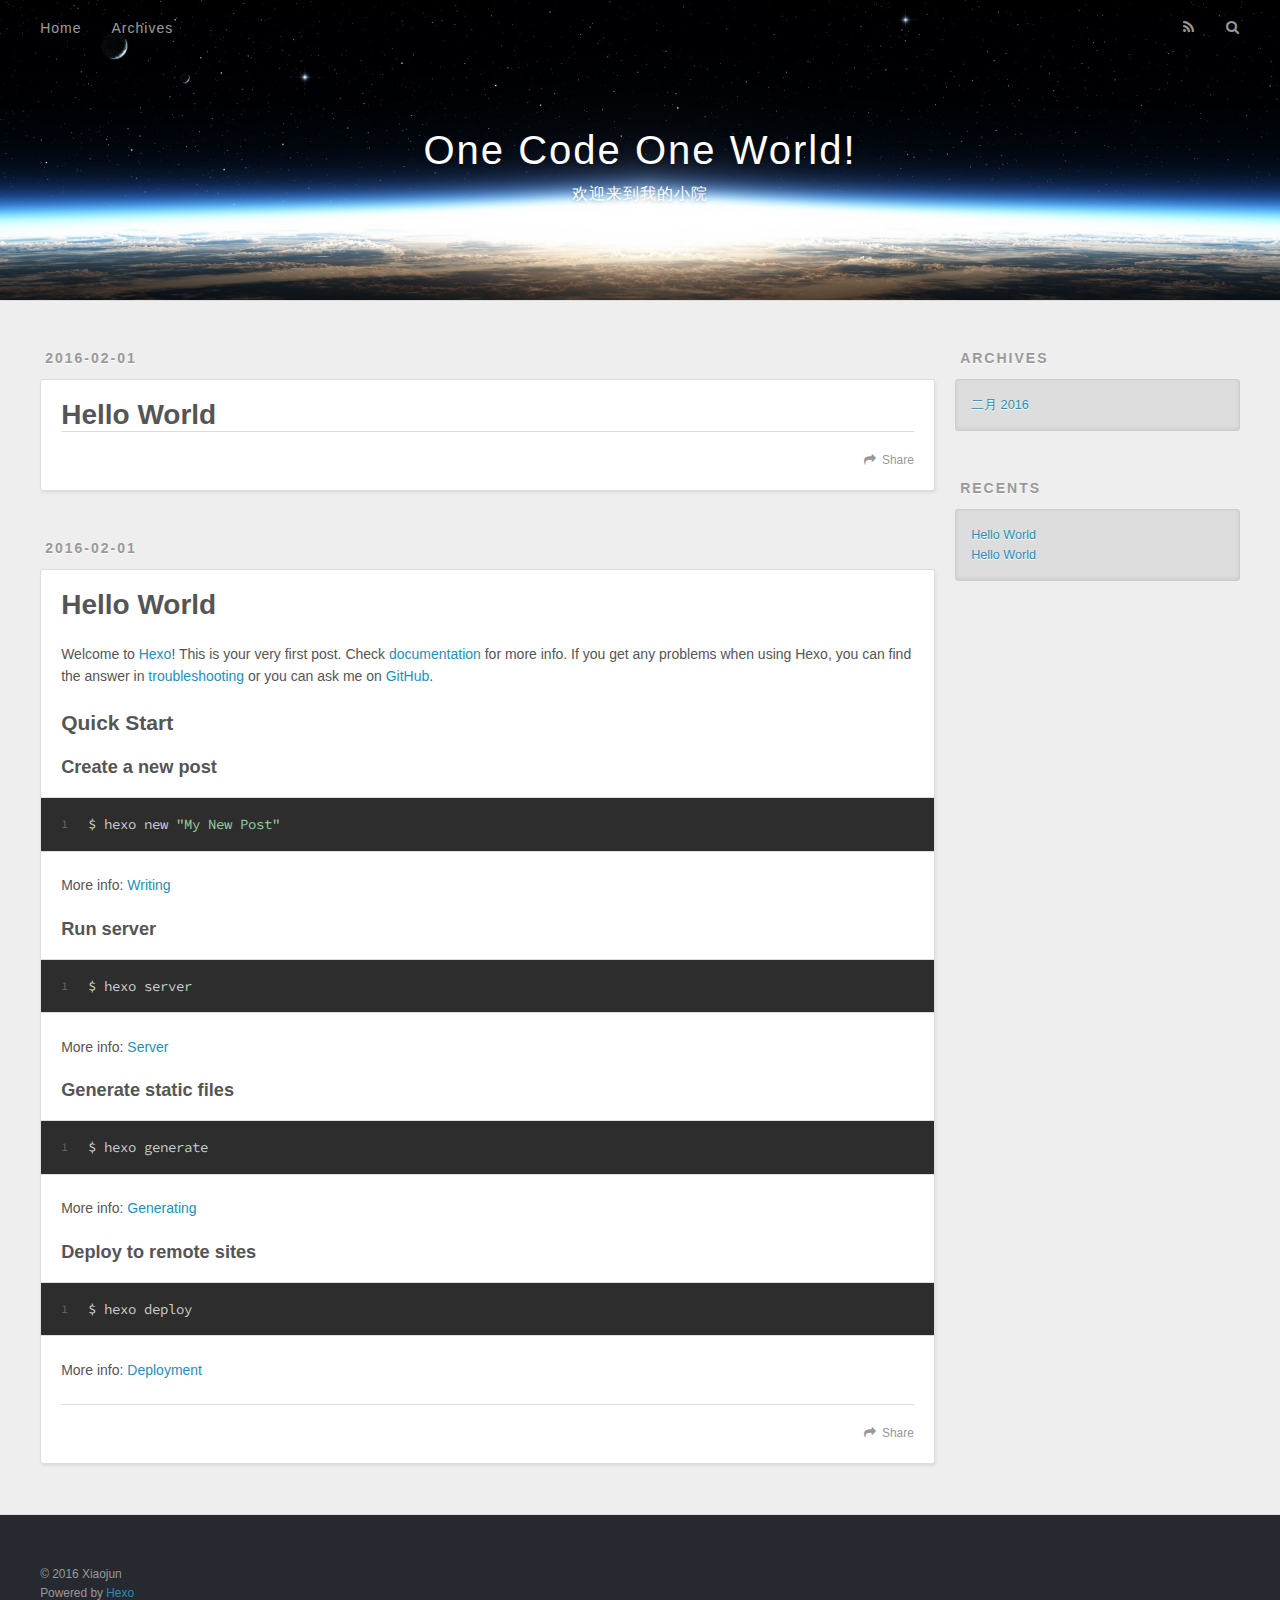
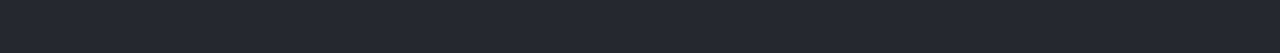
==== index.html @ 48ab1f89 "Site updated: 2016-02-01 23:47:50" ====
<!DOCTYPE html>
<html>
<head>
  <meta charset="utf-8">
  
  <title>One Code One World!</title>
  <meta name="viewport" content="width=device-width, initial-scale=1, maximum-scale=1">
  <meta name="description" content="这里是iOS的世界">
<meta property="og:type" content="website">
<meta property="og:title" content="One Code One World!">
<meta property="og:url" content="http://yoursite.com/index.html">
<meta property="og:site_name" content="One Code One World!">
<meta property="og:description" content="这里是iOS的世界">
<meta name="twitter:card" content="summary">
<meta name="twitter:title" content="One Code One World!">
<meta name="twitter:description" content="这里是iOS的世界">
  
    <link rel="alternate" href="/atom.xml" title="One Code One World!" type="application/atom+xml">
  
  
    <link rel="icon" href="/favicon.png">
  
  <link href="//fonts.googleapis.com/css?family=Source+Code+Pro" rel="stylesheet" type="text/css">
  <link rel="stylesheet" href="/css/style.css" type="text/css">
  

</head>

<body>
  <div id="container">
    <div id="wrap">
      <header id="header">
  <div id="banner"></div>
  <div id="header-outer" class="outer">
    <div id="header-title" class="inner">
      <h1 id="logo-wrap">
        <a href="/" id="logo">One Code One World!</a>
      </h1>
      
        <h2 id="subtitle-wrap">
          <a href="/" id="subtitle">欢迎来到我的小院</a>
        </h2>
      
    </div>
    <div id="header-inner" class="inner">
      <nav id="main-nav">
        <a id="main-nav-toggle" class="nav-icon"></a>
        
          <a class="main-nav-link" href="/">Home</a>
        
          <a class="main-nav-link" href="/archives">Archives</a>
        
      </nav>
      <nav id="sub-nav">
        
          <a id="nav-rss-link" class="nav-icon" href="/atom.xml" title="RSS Feed"></a>
        
        <a id="nav-search-btn" class="nav-icon" title="Search"></a>
      </nav>
      <div id="search-form-wrap">
        <form action="//google.com/search" method="get" accept-charset="UTF-8" class="search-form"><input type="search" name="q" results="0" class="search-form-input" placeholder="Search"><button type="submit" class="search-form-submit">&#xF002;</button><input type="hidden" name="sitesearch" value="http://yoursite.com"></form>
      </div>
    </div>
  </div>
</header>
      <div class="outer">
        <section id="main">
  
    <article id="post-Hello-World-0" class="article article-type-post" itemscope itemprop="blogPost">
  <div class="article-meta">
    <a href="/2016/02/01/Hello-World-0/" class="article-date">
  <time datetime="2016-02-01T14:58:01.000Z" itemprop="datePublished">2016-02-01</time>
</a>
    
  </div>
  <div class="article-inner">
    
    
      <header class="article-header">
        
  
    <h1 itemprop="name">
      <a class="article-title" href="/2016/02/01/Hello-World-0/">Hello World</a>
    </h1>
  

      </header>
    
    <div class="article-entry" itemprop="articleBody">
      
        
      
    </div>
    <footer class="article-footer">
      <a data-url="http://yoursite.com/2016/02/01/Hello-World-0/" data-id="cik45bomb000088fkcgef0j6n" class="article-share-link">Share</a>
      
      
    </footer>
  </div>
  
</article>


  
    <article id="post-hello-world" class="article article-type-post" itemscope itemprop="blogPost">
  <div class="article-meta">
    <a href="/2016/02/01/hello-world/" class="article-date">
  <time datetime="2016-02-01T14:50:47.000Z" itemprop="datePublished">2016-02-01</time>
</a>
    
  </div>
  <div class="article-inner">
    
    
      <header class="article-header">
        
  
    <h1 itemprop="name">
      <a class="article-title" href="/2016/02/01/hello-world/">Hello World</a>
    </h1>
  

      </header>
    
    <div class="article-entry" itemprop="articleBody">
      
        <p>Welcome to <a href="https://hexo.io/" target="_blank" rel="external">Hexo</a>! This is your very first post. Check <a href="https://hexo.io/docs/" target="_blank" rel="external">documentation</a> for more info. If you get any problems when using Hexo, you can find the answer in <a href="https://hexo.io/docs/troubleshooting.html" target="_blank" rel="external">troubleshooting</a> or you can ask me on <a href="https://github.com/hexojs/hexo/issues" target="_blank" rel="external">GitHub</a>.</p>
<h2 id="Quick_Start"><a href="#Quick_Start" class="headerlink" title="Quick Start"></a>Quick Start</h2><h3 id="Create_a_new_post"><a href="#Create_a_new_post" class="headerlink" title="Create a new post"></a>Create a new post</h3><figure class="highlight bash"><table><tr><td class="gutter"><pre><span class="line">1</span><br></pre></td><td class="code"><pre><span class="line">$ hexo new <span class="string">"My New Post"</span></span><br></pre></td></tr></table></figure>
<p>More info: <a href="https://hexo.io/docs/writing.html" target="_blank" rel="external">Writing</a></p>
<h3 id="Run_server"><a href="#Run_server" class="headerlink" title="Run server"></a>Run server</h3><figure class="highlight bash"><table><tr><td class="gutter"><pre><span class="line">1</span><br></pre></td><td class="code"><pre><span class="line">$ hexo server</span><br></pre></td></tr></table></figure>
<p>More info: <a href="https://hexo.io/docs/server.html" target="_blank" rel="external">Server</a></p>
<h3 id="Generate_static_files"><a href="#Generate_static_files" class="headerlink" title="Generate static files"></a>Generate static files</h3><figure class="highlight bash"><table><tr><td class="gutter"><pre><span class="line">1</span><br></pre></td><td class="code"><pre><span class="line">$ hexo generate</span><br></pre></td></tr></table></figure>
<p>More info: <a href="https://hexo.io/docs/generating.html" target="_blank" rel="external">Generating</a></p>
<h3 id="Deploy_to_remote_sites"><a href="#Deploy_to_remote_sites" class="headerlink" title="Deploy to remote sites"></a>Deploy to remote sites</h3><figure class="highlight bash"><table><tr><td class="gutter"><pre><span class="line">1</span><br></pre></td><td class="code"><pre><span class="line">$ hexo deploy</span><br></pre></td></tr></table></figure>
<p>More info: <a href="https://hexo.io/docs/deployment.html" target="_blank" rel="external">Deployment</a></p>

      
    </div>
    <footer class="article-footer">
      <a data-url="http://yoursite.com/2016/02/01/hello-world/" data-id="cik45bomi000188fkyh5ntyrd" class="article-share-link">Share</a>
      
      
    </footer>
  </div>
  
</article>


  

</section>
        
          <aside id="sidebar">
  
    

  
    

  
    
  
    
  <div class="widget-wrap">
    <h3 class="widget-title">Archives</h3>
    <div class="widget">
      <ul class="archive-list"><li class="archive-list-item"><a class="archive-list-link" href="/archives/2016/02/">二月 2016</a></li></ul>
    </div>
  </div>


  
    
  <div class="widget-wrap">
    <h3 class="widget-title">Recents</h3>
    <div class="widget">
      <ul>
        
          <li>
            <a href="/2016/02/01/Hello-World-0/">Hello World</a>
          </li>
        
          <li>
            <a href="/2016/02/01/hello-world/">Hello World</a>
          </li>
        
      </ul>
    </div>
  </div>

  
</aside>
        
      </div>
      <footer id="footer">
  
  <div class="outer">
    <div id="footer-info" class="inner">
      &copy; 2016 Xiaojun<br>
      Powered by <a href="http://hexo.io/" target="_blank">Hexo</a>
    </div>
  </div>
</footer>
    </div>
    <nav id="mobile-nav">
  
    <a href="/" class="mobile-nav-link">Home</a>
  
    <a href="/archives" class="mobile-nav-link">Archives</a>
  
</nav>
    

<script src="//ajax.googleapis.com/ajax/libs/jquery/2.0.3/jquery.min.js"></script>


  <link rel="stylesheet" href="/fancybox/jquery.fancybox.css" type="text/css">
  <script src="/fancybox/jquery.fancybox.pack.js" type="text/javascript"></script>


<script src="/js/script.js" type="text/javascript"></script>

  </div>
</body>
</html>
---- css/style.css ----
body {
  width: 100%;
}
body:before,
body:after {
  content: "";
  display: table;
}
body:after {
  clear: both;
}
html,
body,
div,
span,
applet,
object,
iframe,
h1,
h2,
h3,
h4,
h5,
h6,
p,
blockquote,
pre,
a,
abbr,
acronym,
address,
big,
cite,
code,
del,
dfn,
em,
img,
ins,
kbd,
q,
s,
samp,
small,
strike,
strong,
sub,
sup,
tt,
var,
dl,
dt,
dd,
ol,
ul,
li,
fieldset,
form,
label,
legend,
table,
caption,
tbody,
tfoot,
thead,
tr,
th,
td {
  margin: 0;
  padding: 0;
  border: 0;
  outline: 0;
  font-weight: inherit;
  font-style: inherit;
  font-family: inherit;
  font-size: 100%;
  vertical-align: baseline;
}
body {
  line-height: 1;
  color: #000;
  background: #fff;
}
ol,
ul {
  list-style: none;
}
table {
  border-collapse: separate;
  border-spacing: 0;
  vertical-align: middle;
}
caption,
th,
td {
  text-align: left;
  font-weight: normal;
  vertical-align: middle;
}
a img {
  border: none;
}
input,
button {
  margin: 0;
  padding: 0;
}
input::-moz-focus-inner,
button::-moz-focus-inner {
  border: 0;
  padding: 0;
}
@font-face {
  font-family: FontAwesome;
  font-style: normal;
  font-weight: normal;
  src: url("fonts/fontawesome-webfont.eot?v=#4.0.3");
  src: url("fonts/fontawesome-webfont.eot?#iefix&v=#4.0.3") format("embedded-opentype"), url("fonts/fontawesome-webfont.woff?v=#4.0.3") format("woff"), url("fonts/fontawesome-webfont.ttf?v=#4.0.3") format("truetype"), url("fonts/fontawesome-webfont.svg#fontawesomeregular?v=#4.0.3") format("svg");
}
html,
body,
#container {
  height: 100%;
}
body {
  background: #eee;
  font: 14px "Helvetica Neue", Helvetica, Arial, sans-serif;
  -webkit-text-size-adjust: 100%;
}
.outer {
  max-width: 1220px;
  margin: 0 auto;
  padding: 0 20px;
}
.outer:before,
.outer:after {
  content: "";
  display: table;
}
.outer:after {
  clear: both;
}
.inner {
  display: inline;
  float: left;
  width: 98.33333333333333%;
  margin: 0 0.833333333333333%;
}
.left,
.alignleft {
  float: left;
}
.right,
.alignright {
  float: right;
}
.clear {
  clear: both;
}
#container {
  position: relative;
}
.mobile-nav-on {
  overflow: hidden;
}
#wrap {
  height: 100%;
  width: 100%;
  position: absolute;
  top: 0;
  left: 0;
  -webkit-transition: 0.2s ease-out;
  -moz-transition: 0.2s ease-out;
  -ms-transition: 0.2s ease-out;
  transition: 0.2s ease-out;
  z-index: 1;
  background: #eee;
}
.mobile-nav-on #wrap {
  left: 280px;
}
@media screen and (min-width: 768px) {
  #main {
    display: inline;
    float: left;
    width: 73.33333333333333%;
    margin: 0 0.833333333333333%;
  }
}
.article-date,
.article-category-link,
.archive-year,
.widget-title {
  text-decoration: none;
  text-transform: uppercase;
  letter-spacing: 2px;
  color: #999;
  margin-bottom: 1em;
  margin-left: 5px;
  line-height: 1em;
  text-shadow: 0 1px #fff;
  font-weight: bold;
}
.article-inner,
.archive-article-inner {
  background: #fff;
  -webkit-box-shadow: 1px 2px 3px #ddd;
  box-shadow: 1px 2px 3px #ddd;
  border: 1px solid #ddd;
  -webkit-border-radius: 3px;
  border-radius: 3px;
}
.article-entry h1,
.widget h1 {
  font-size: 2em;
}
.article-entry h2,
.widget h2 {
  font-size: 1.5em;
}
.article-entry h3,
.widget h3 {
  font-size: 1.3em;
}
.article-entry h4,
.widget h4 {
  font-size: 1.2em;
}
.article-entry h5,
.widget h5 {
  font-size: 1em;
}
.article-entry h6,
.widget h6 {
  font-size: 1em;
  color: #999;
}
.article-entry hr,
.widget hr {
  border: 1px dashed #ddd;
}
.article-entry strong,
.widget strong {
  font-weight: bold;
}
.article-entry em,
.widget em,
.article-entry cite,
.widget cite {
  font-style: italic;
}
.article-entry sup,
.widget sup,
.article-entry sub,
.widget sub {
  font-size: 0.75em;
  line-height: 0;
  position: relative;
  vertical-align: baseline;
}
.article-entry sup,
.widget sup {
  top: -0.5em;
}
.article-entry sub,
.widget sub {
  bottom: -0.2em;
}
.article-entry small,
.widget small {
  font-size: 0.85em;
}
.article-entry acronym,
.widget acronym,
.article-entry abbr,
.widget abbr {
  border-bottom: 1px dotted;
}
.article-entry ul,
.widget ul,
.article-entry ol,
.widget ol,
.article-entry dl,
.widget dl {
  margin: 0 20px;
  line-height: 1.6em;
}
.article-entry ul ul,
.widget ul ul,
.article-entry ol ul,
.widget ol ul,
.article-entry ul ol,
.widget ul ol,
.article-entry ol ol,
.widget ol ol {
  margin-top: 0;
  margin-bottom: 0;
}
.article-entry ul,
.widget ul {
  list-style: disc;
}
.article-entry ol,
.widget ol {
  list-style: decimal;
}
.article-entry dt,
.widget dt {
  font-weight: bold;
}
#header {
  height: 300px;
  position: relative;
  border-bottom: 1px solid #ddd;
}
#header:before,
#header:after {
  content: "";
  position: absolute;
  left: 0;
  right: 0;
  height: 40px;
}
#header:before {
  top: 0;
  background: -webkit-linear-gradient(rgba(0,0,0,0.2), transparent);
  background: -moz-linear-gradient(rgba(0,0,0,0.2), transparent);
  background: -ms-linear-gradient(rgba(0,0,0,0.2), transparent);
  background: linear-gradient(rgba(0,0,0,0.2), transparent);
}
#header:after {
  bottom: 0;
  background: -webkit-linear-gradient(transparent, rgba(0,0,0,0.2));
  background: -moz-linear-gradient(transparent, rgba(0,0,0,0.2));
  background: -ms-linear-gradient(transparent, rgba(0,0,0,0.2));
  background: linear-gradient(transparent, rgba(0,0,0,0.2));
}
#header-outer {
  height: 100%;
  position: relative;
}
#header-inner {
  position: relative;
  overflow: hidden;
}
#banner {
  position: absolute;
  top: 0;
  left: 0;
  width: 100%;
  height: 100%;
  background: url("images/banner.jpg") center #000;
  -webkit-background-size: cover;
  -moz-background-size: cover;
  background-size: cover;
  z-index: -1;
}
#header-title {
  text-align: center;
  height: 40px;
  position: absolute;
  top: 50%;
  left: 0;
  margin-top: -20px;
}
#logo,
#subtitle {
  text-decoration: none;
  color: #fff;
  font-weight: 300;
  text-shadow: 0 1px 4px rgba(0,0,0,0.3);
}
#logo {
  font-size: 40px;
  line-height: 40px;
  letter-spacing: 2px;
}
#subtitle {
  font-size: 16px;
  line-height: 16px;
  letter-spacing: 1px;
}
#subtitle-wrap {
  margin-top: 16px;
}
#main-nav {
  float: left;
  margin-left: -15px;
}
.nav-icon,
.main-nav-link {
  float: left;
  color: #fff;
  opacity: 0.6;
  text-decoration: none;
  text-shadow: 0 1px rgba(0,0,0,0.2);
  -webkit-transition: opacity 0.2s;
  -moz-transition: opacity 0.2s;
  -ms-transition: opacity 0.2s;
  transition: opacity 0.2s;
  display: block;
  padding: 20px 15px;
}
.nav-icon:hover,
.main-nav-link:hover {
  opacity: 1;
}
.nav-icon {
  font-family: FontAwesome;
  text-align: center;
  font-size: 14px;
  width: 14px;
  height: 14px;
  padding: 20px 15px;
  position: relative;
  cursor: pointer;
}
.main-nav-link {
  font-weight: 300;
  letter-spacing: 1px;
}
@media screen and (max-width: 479px) {
  .main-nav-link {
    display: none;
  }
}
#main-nav-toggle {
  display: none;
}
#main-nav-toggle:before {
  content: "\f0c9";
}
@media screen and (max-width: 479px) {
  #main-nav-toggle {
    display: block;
  }
}
#sub-nav {
  float: right;
  margin-right: -15px;
}
#nav-rss-link:before {
  content: "\f09e";
}
#nav-search-btn:before {
  content: "\f002";
}
#search-form-wrap {
  position: absolute;
  top: 15px;
  width: 150px;
  height: 30px;
  right: -150px;
  opacity: 0;
  -webkit-transition: 0.2s ease-out;
  -moz-transition: 0.2s ease-out;
  -ms-transition: 0.2s ease-out;
  transition: 0.2s ease-out;
}
#search-form-wrap.on {
  opacity: 1;
  right: 0;
}
@media screen and (max-width: 479px) {
  #search-form-wrap {
    width: 100%;
    right: -100%;
  }
}
.search-form {
  position: absolute;
  top: 0;
  left: 0;
  right: 0;
  background: #fff;
  padding: 5px 15px;
  -webkit-border-radius: 15px;
  border-radius: 15px;
  -webkit-box-shadow: 0 0 10px rgba(0,0,0,0.3);
  box-shadow: 0 0 10px rgba(0,0,0,0.3);
}
.search-form-input {
  border: none;
  background: none;
  color: #555;
  width: 100%;
  font: 13px "Helvetica Neue", Helvetica, Arial, sans-serif;
  outline: none;
}
.search-form-input::-webkit-search-results-decoration,
.search-form-input::-webkit-search-cancel-button {
  -webkit-appearance: none;
}
.search-form-submit {
  position: absolute;
  top: 50%;
  right: 10px;
  margin-top: -7px;
  font: 13px FontAwesome;
  border: none;
  background: none;
  color: #bbb;
  cursor: pointer;
}
.search-form-submit:hover,
.search-form-submit:focus {
  color: #777;
}
.article {
  margin: 50px 0;
}
.article-inner {
  overflow: hidden;
}
.article-meta:before,
.article-meta:after {
  content: "";
  display: table;
}
.article-meta:after {
  clear: both;
}
.article-date {
  float: left;
}
.article-category {
  float: left;
  line-height: 1em;
  color: #ccc;
  text-shadow: 0 1px #fff;
  margin-left: 8px;
}
.article-category:before {
  content: "\2022";
}
.article-category-link {
  margin: 0 12px 1em;
}
.article-header {
  padding: 20px 20px 0;
}
.article-title {
  text-decoration: none;
  font-size: 2em;
  font-weight: bold;
  color: #555;
  line-height: 1.1em;
  -webkit-transition: color 0.2s;
  -moz-transition: color 0.2s;
  -ms-transition: color 0.2s;
  transition: color 0.2s;
}
a.article-title:hover {
  color: #258fb8;
}
.article-entry {
  color: #555;
  padding: 0 20px;
}
.article-entry:before,
.article-entry:after {
  content: "";
  display: table;
}
.article-entry:after {
  clear: both;
}
.article-entry p,
.article-entry table {
  line-height: 1.6em;
  margin: 1.6em 0;
}
.article-entry h1,
.article-entry h2,
.article-entry h3,
.article-entry h4,
.article-entry h5,
.article-entry h6 {
  font-weight: bold;
}
.article-entry h1,
.article-entry h2,
.article-entry h3,
.article-entry h4,
.article-entry h5,
.article-entry h6 {
  line-height: 1.1em;
  margin: 1.1em 0;
}
.article-entry a {
  color: #258fb8;
  text-decoration: none;
}
.article-entry a:hover {
  text-decoration: underline;
}
.article-entry ul,
.article-entry ol,
.article-entry dl {
  margin-top: 1.6em;
  margin-bottom: 1.6em;
}
.article-entry img,
.article-entry video {
  max-width: 100%;
  height: auto;
  display: block;
  margin: auto;
}
.article-entry iframe {
  border: none;
}
.article-entry table {
  width: 100%;
  border-collapse: collapse;
  border-spacing: 0;
}
.article-entry th {
  font-weight: bold;
  border-bottom: 3px solid #ddd;
  padding-bottom: 0.5em;
}
.article-entry td {
  border-bottom: 1px solid #ddd;
  padding: 10px 0;
}
.article-entry blockquote {
  font-family: Georgia, "Times New Roman", serif;
  font-size: 1.4em;
  margin: 1.6em 20px;
  text-align: center;
}
.article-entry blockquote footer {
  font-size: 14px;
  margin: 1.6em 0;
  font-family: "Helvetica Neue", Helvetica, Arial, sans-serif;
}
.article-entry blockquote footer cite:before {
  content: "—";
  padding: 0 0.5em;
}
.article-entry .pullquote {
  text-align: left;
  width: 45%;
  margin: 0;
}
.article-entry .pullquote.left {
  margin-left: 0.5em;
  margin-right: 1em;
}
.article-entry .pullquote.right {
  margin-right: 0.5em;
  margin-left: 1em;
}
.article-entry .caption {
  color: #999;
  display: block;
  font-size: 0.9em;
  margin-top: 0.5em;
  position: relative;
  text-align: center;
}
.article-entry .video-container {
  position: relative;
  padding-top: 56.25%;
  height: 0;
  overflow: hidden;
}
.article-entry .video-container iframe,
.article-entry .video-container object,
.article-entry .video-container embed {
  position: absolute;
  top: 0;
  left: 0;
  width: 100%;
  height: 100%;
  margin-top: 0;
}
.article-more-link a {
  display: inline-block;
  line-height: 1em;
  padding: 6px 15px;
  -webkit-border-radius: 15px;
  border-radius: 15px;
  background: #eee;
  color: #999;
  text-shadow: 0 1px #fff;
  text-decoration: none;
}
.article-more-link a:hover {
  background: #258fb8;
  color: #fff;
  text-decoration: none;
  text-shadow: 0 1px #1e7293;
}
.article-footer {
  font-size: 0.85em;
  line-height: 1.6em;
  border-top: 1px solid #ddd;
  padding-top: 1.6em;
  margin: 0 20px 20px;
}
.article-footer:before,
.article-footer:after {
  content: "";
  display: table;
}
.article-footer:after {
  clear: both;
}
.article-footer a {
  color: #999;
  text-decoration: none;
}
.article-footer a:hover {
  color: #555;
}
.article-tag-list-item {
  float: left;
  margin-right: 10px;
}
.article-tag-list-link:before {
  content: "#";
}
.article-comment-link {
  float: right;
}
.article-comment-link:before {
  content: "\f075";
  font-family: FontAwesome;
  padding-right: 8px;
}
.article-share-link {
  cursor: pointer;
  float: right;
  margin-left: 20px;
}
.article-share-link:before {
  content: "\f064";
  font-family: FontAwesome;
  padding-right: 6px;
}
#article-nav {
  position: relative;
}
#article-nav:before,
#article-nav:after {
  content: "";
  display: table;
}
#article-nav:after {
  clear: both;
}
@media screen and (min-width: 768px) {
  #article-nav {
    margin: 50px 0;
  }
  #article-nav:before {
    width: 8px;
    height: 8px;
    position: absolute;
    top: 50%;
    left: 50%;
    margin-top: -4px;
    margin-left: -4px;
    content: "";
    -webkit-border-radius: 50%;
    border-radius: 50%;
    background: #ddd;
    -webkit-box-shadow: 0 1px 2px #fff;
    box-shadow: 0 1px 2px #fff;
  }
}
.article-nav-link-wrap {
  text-decoration: none;
  text-shadow: 0 1px #fff;
  color: #999;
  -webkit-box-sizing: border-box;
  -moz-box-sizing: border-box;
  box-sizing: border-box;
  margin-top: 50px;
  text-align: center;
  display: block;
}
.article-nav-link-wrap:hover {
  color: #555;
}
@media screen and (min-width: 768px) {
  .article-nav-link-wrap {
    width: 50%;
    margin-top: 0;
  }
}
@media screen and (min-width: 768px) {
  #article-nav-newer {
    float: left;
    text-align: right;
    padding-right: 20px;
  }
}
@media screen and (min-width: 768px) {
  #article-nav-older {
    float: right;
    text-align: left;
    padding-left: 20px;
  }
}
.article-nav-caption {
  text-transform: uppercase;
  letter-spacing: 2px;
  color: #ddd;
  line-height: 1em;
  font-weight: bold;
}
#article-nav-newer .article-nav-caption {
  margin-right: -2px;
}
.article-nav-title {
  font-size: 0.85em;
  line-height: 1.6em;
  margin-top: 0.5em;
}
.article-share-box {
  position: absolute;
  display: none;
  background: #fff;
  -webkit-box-shadow: 1px 2px 10px rgba(0,0,0,0.2);
  box-shadow: 1px 2px 10px rgba(0,0,0,0.2);
  -webkit-border-radius: 3px;
  border-radius: 3px;
  margin-left: -145px;
  overflow: hidden;
  z-index: 1;
}
.article-share-box.on {
  display: block;
}
.article-share-input {
  width: 100%;
  background: none;
  -webkit-box-sizing: border-box;
  -moz-box-sizing: border-box;
  box-sizing: border-box;
  font: 14px "Helvetica Neue", Helvetica, Arial, sans-serif;
  padding: 0 15px;
  color: #555;
  outline: none;
  border: 1px solid #ddd;
  -webkit-border-radius: 3px 3px 0 0;
  border-radius: 3px 3px 0 0;
  height: 36px;
  line-height: 36px;
}
.article-share-links {
  background: #eee;
}
.article-share-links:before,
.article-share-links:after {
  content: "";
  display: table;
}
.article-share-links:after {
  clear: both;
}
.article-share-twitter,
.article-share-facebook,
.article-share-pinterest,
.article-share-google {
  width: 50px;
  height: 36px;
  display: block;
  float: left;
  position: relative;
  color: #999;
  text-shadow: 0 1px #fff;
}
.article-share-twitter:before,
.article-share-facebook:before,
.article-share-pinterest:before,
.article-share-google:before {
  font-size: 20px;
  font-family: FontAwesome;
  width: 20px;
  height: 20px;
  position: absolute;
  top: 50%;
  left: 50%;
  margin-top: -10px;
  margin-left: -10px;
  text-align: center;
}
.article-share-twitter:hover,
.article-share-facebook:hover,
.article-share-pinterest:hover,
.article-share-google:hover {
  color: #fff;
}
.article-share-twitter:before {
  content: "\f099";
}
.article-share-twitter:hover {
  background: #00aced;
  text-shadow: 0 1px #008abe;
}
.article-share-facebook:before {
  content: "\f09a";
}
.article-share-facebook:hover {
  background: #3b5998;
  text-shadow: 0 1px #2f477a;
}
.article-share-pinterest:before {
  content: "\f0d2";
}
.article-share-pinterest:hover {
  background: #cb2027;
  text-shadow: 0 1px #a21a1f;
}
.article-share-google:before {
  content: "\f0d5";
}
.article-share-google:hover {
  background: #dd4b39;
  text-shadow: 0 1px #be3221;
}
.article-gallery {
  background: #000;
  position: relative;
}
.article-gallery-photos {
  position: relative;
  overflow: hidden;
}
.article-gallery-img {
  display: none;
  max-width: 100%;
}
.article-gallery-img:first-child {
  display: block;
}
.article-gallery-img.loaded {
  position: absolute;
  display: block;
}
.article-gallery-img img {
  display: block;
  max-width: 100%;
  margin: 0 auto;
}
#comments {
  background: #fff;
  -webkit-box-shadow: 1px 2px 3px #ddd;
  box-shadow: 1px 2px 3px #ddd;
  padding: 20px;
  border: 1px solid #ddd;
  -webkit-border-radius: 3px;
  border-radius: 3px;
  margin: 50px 0;
}
#comments a {
  color: #258fb8;
}
.archives-wrap {
  margin: 50px 0;
}
.archives:before,
.archives:after {
  content: "";
  display: table;
}
.archives:after {
  clear: both;
}
.archive-year-wrap {
  margin-bottom: 1em;
}
.archives {
  -webkit-column-gap: 10px;
  -moz-column-gap: 10px;
  column-gap: 10px;
}
@media screen and (min-width: 480px) and (max-width: 767px) {
  .archives {
    -webkit-column-count: 2;
    -moz-column-count: 2;
    column-count: 2;
  }
}
@media screen and (min-width: 768px) {
  .archives {
    -webkit-column-count: 3;
    -moz-column-count: 3;
    column-count: 3;
  }
}
.archive-article {
  -webkit-column-break-inside: avoid;
  page-break-inside: avoid;
  overflow: hidden;
  break-inside: avoid-column;
}
.archive-article-inner {
  padding: 10px;
  margin-bottom: 15px;
}
.archive-article-title {
  text-decoration: none;
  font-weight: bold;
  color: #555;
  -webkit-transition: color 0.2s;
  -moz-transition: color 0.2s;
  -ms-transition: color 0.2s;
  transition: color 0.2s;
  line-height: 1.6em;
}
.archive-article-title:hover {
  color: #258fb8;
}
.archive-article-footer {
  margin-top: 1em;
}
.archive-article-date {
  color: #999;
  text-decoration: none;
  font-size: 0.85em;
  line-height: 1em;
  margin-bottom: 0.5em;
  display: block;
}
#page-nav {
  margin: 50px auto;
  background: #fff;
  -webkit-box-shadow: 1px 2px 3px #ddd;
  box-shadow: 1px 2px 3px #ddd;
  border: 1px solid #ddd;
  -webkit-border-radius: 3px;
  border-radius: 3px;
  text-align: center;
  color: #999;
  overflow: hidden;
}
#page-nav:before,
#page-nav:after {
  content: "";
  display: table;
}
#page-nav:after {
  clear: both;
}
#page-nav a,
#page-nav span {
  padding: 10px 20px;
  line-height: 1;
  height: 2ex;
}
#page-nav a {
  color: #999;
  text-decoration: none;
}
#page-nav a:hover {
  background: #999;
  color: #fff;
}
#page-nav .prev {
  float: left;
}
#page-nav .next {
  float: right;
}
#page-nav .page-number {
  display: inline-block;
}
@media screen and (max-width: 479px) {
  #page-nav .page-number {
    display: none;
  }
}
#page-nav .current {
  color: #555;
  font-weight: bold;
}
#page-nav .space {
  color: #ddd;
}
#footer {
  background: #262a30;
  padding: 50px 0;
  border-top: 1px solid #ddd;
  color: #999;
}
#footer a {
  color: #258fb8;
  text-decoration: none;
}
#footer a:hover {
  text-decoration: underline;
}
#footer-info {
  line-height: 1.6em;
  font-size: 0.85em;
}
.article-entry pre,
.article-entry .highlight {
  background: #2d2d2d;
  margin: 0 -20px;
  padding: 15px 20px;
  border-style: solid;
  border-color: #ddd;
  border-width: 1px 0;
  overflow: auto;
  color: #ccc;
  line-height: 22.400000000000002px;
}
.article-entry .highlight .gutter pre,
.article-entry .gist .gist-file .gist-data .line-numbers {
  color: #666;
  font-size: 0.85em;
}
.article-entry pre,
.article-entry code {
  font-family: "Source Code Pro", Consolas, Monaco, Menlo, Consolas, monospace;
}
.article-entry code {
  background: #eee;
  text-shadow: 0 1px #fff;
  padding: 0 0.3em;
}
.article-entry pre code {
  background: none;
  text-shadow: none;
  padding: 0;
}
.article-entry .highlight pre {
  border: none;
  margin: 0;
  padding: 0;
}
.article-entry .highlight table {
  margin: 0;
  width: auto;
}
.article-entry .highlight td {
  border: none;
  padding: 0;
}
.article-entry .highlight figcaption {
  font-size: 0.85em;
  color: #999;
  line-height: 1em;
  margin-bottom: 1em;
}
.article-entry .highlight figcaption:before,
.article-entry .highlight figcaption:after {
  content: "";
  display: table;
}
.article-entry .highlight figcaption:after {
  clear: both;
}
.article-entry .highlight figcaption a {
  float: right;
}
.article-entry .highlight .gutter pre {
  text-align: right;
  padding-right: 20px;
}
.article-entry .highlight .line {
  height: 22.400000000000002px;
}
.article-entry .gist {
  margin: 0 -20px;
  border-style: solid;
  border-color: #ddd;
  border-width: 1px 0;
  background: #2d2d2d;
  padding: 15px 20px 15px 0;
}
.article-entry .gist .gist-file {
  border: none;
  font-family: "Source Code Pro", Consolas, Monaco, Menlo, Consolas, monospace;
  margin: 0;
}
.article-entry .gist .gist-file .gist-data {
  background: none;
  border: none;
}
.article-entry .gist .gist-file .gist-data .line-numbers {
  background: none;
  border: none;
  padding: 0 20px 0 0;
}
.article-entry .gist .gist-file .gist-data .line-data {
  padding: 0 !important;
}
.article-entry .gist .gist-file .highlight {
  margin: 0;
  padding: 0;
  border: none;
}
.article-entry .gist .gist-file .gist-meta {
  background: #2d2d2d;
  color: #999;
  font: 0.85em "Helvetica Neue", Helvetica, Arial, sans-serif;
  text-shadow: 0 0;
  padding: 0;
  margin-top: 1em;
  margin-left: 20px;
}
.article-entry .gist .gist-file .gist-meta a {
  color: #258fb8;
  font-weight: normal;
}
.article-entry .gist .gist-file .gist-meta a:hover {
  text-decoration: underline;
}
pre .comment,
pre .title {
  color: #999;
}
pre .variable,
pre .attribute,
pre .tag,
pre .regexp,
pre .ruby .constant,
pre .xml .tag .title,
pre .xml .pi,
pre .xml .doctype,
pre .html .doctype,
pre .css .id,
pre .css .class,
pre .css .pseudo {
  color: #f2777a;
}
pre .number,
pre .preprocessor,
pre .built_in,
pre .literal,
pre .params,
pre .constant {
  color: #f99157;
}
pre .class,
pre .ruby .class .title,
pre .css .rules .attribute {
  color: #9c9;
}
pre .string,
pre .value,
pre .inheritance,
pre .header,
pre .ruby .symbol,
pre .xml .cdata {
  color: #9c9;
}
pre .css .hexcolor {
  color: #6cc;
}
pre .function,
pre .python .decorator,
pre .python .title,
pre .ruby .function .title,
pre .ruby .title .keyword,
pre .perl .sub,
pre .javascript .title,
pre .coffeescript .title {
  color: #69c;
}
pre .keyword,
pre .javascript .function {
  color: #c9c;
}
@media screen and (max-width: 479px) {
  #mobile-nav {
    position: absolute;
    top: 0;
    left: 0;
    width: 280px;
    height: 100%;
    background: #191919;
    border-right: 1px solid #fff;
  }
}
@media screen and (max-width: 479px) {
  .mobile-nav-link {
    display: block;
    color: #999;
    text-decoration: none;
    padding: 15px 20px;
    font-weight: bold;
  }
  .mobile-nav-link:hover {
    color: #fff;
  }
}
@media screen and (min-width: 768px) {
  #sidebar {
    display: inline;
    float: left;
    width: 23.333333333333332%;
    margin: 0 0.833333333333333%;
  }
}
.widget-wrap {
  margin: 50px 0;
}
.widget {
  color: #777;
  text-shadow: 0 1px #fff;
  background: #ddd;
  -webkit-box-shadow: 0 -1px 4px #ccc inset;
  box-shadow: 0 -1px 4px #ccc inset;
  border: 1px solid #ccc;
  padding: 15px;
  -webkit-border-radius: 3px;
  border-radius: 3px;
}
.widget a {
  color: #258fb8;
  text-decoration: none;
}
.widget a:hover {
  text-decoration: underline;
}
.widget ul ul,
.widget ol ul,
.widget dl ul,
.widget ul ol,
.widget ol ol,
.widget dl ol,
.widget ul dl,
.widget ol dl,
.widget dl dl {
  margin-left: 15px;
  list-style: disc;
}
.widget {
  line-height: 1.6em;
  word-wrap: break-word;
  font-size: 0.9em;
}
.widget ul,
.widget ol {
  list-style: none;
  margin: 0;
}
.widget ul ul,
.widget ol ul,
.widget ul ol,
.widget ol ol {
  margin: 0 20px;
}
.widget ul ul,
.widget ol ul {
  list-style: disc;
}
.widget ul ol,
.widget ol ol {
  list-style: decimal;
}
.category-list-count,
.tag-list-count,
.archive-list-count {
  padding-left: 5px;
  color: #999;
  font-size: 0.85em;
}
.category-list-count:before,
.tag-list-count:before,
.archive-list-count:before {
  content: "(";
}
.category-list-count:after,
.tag-list-count:after,
.archive-list-count:after {
  content: ")";
}
.tagcloud a {
  margin-right: 5px;
  display: inline-block;
}
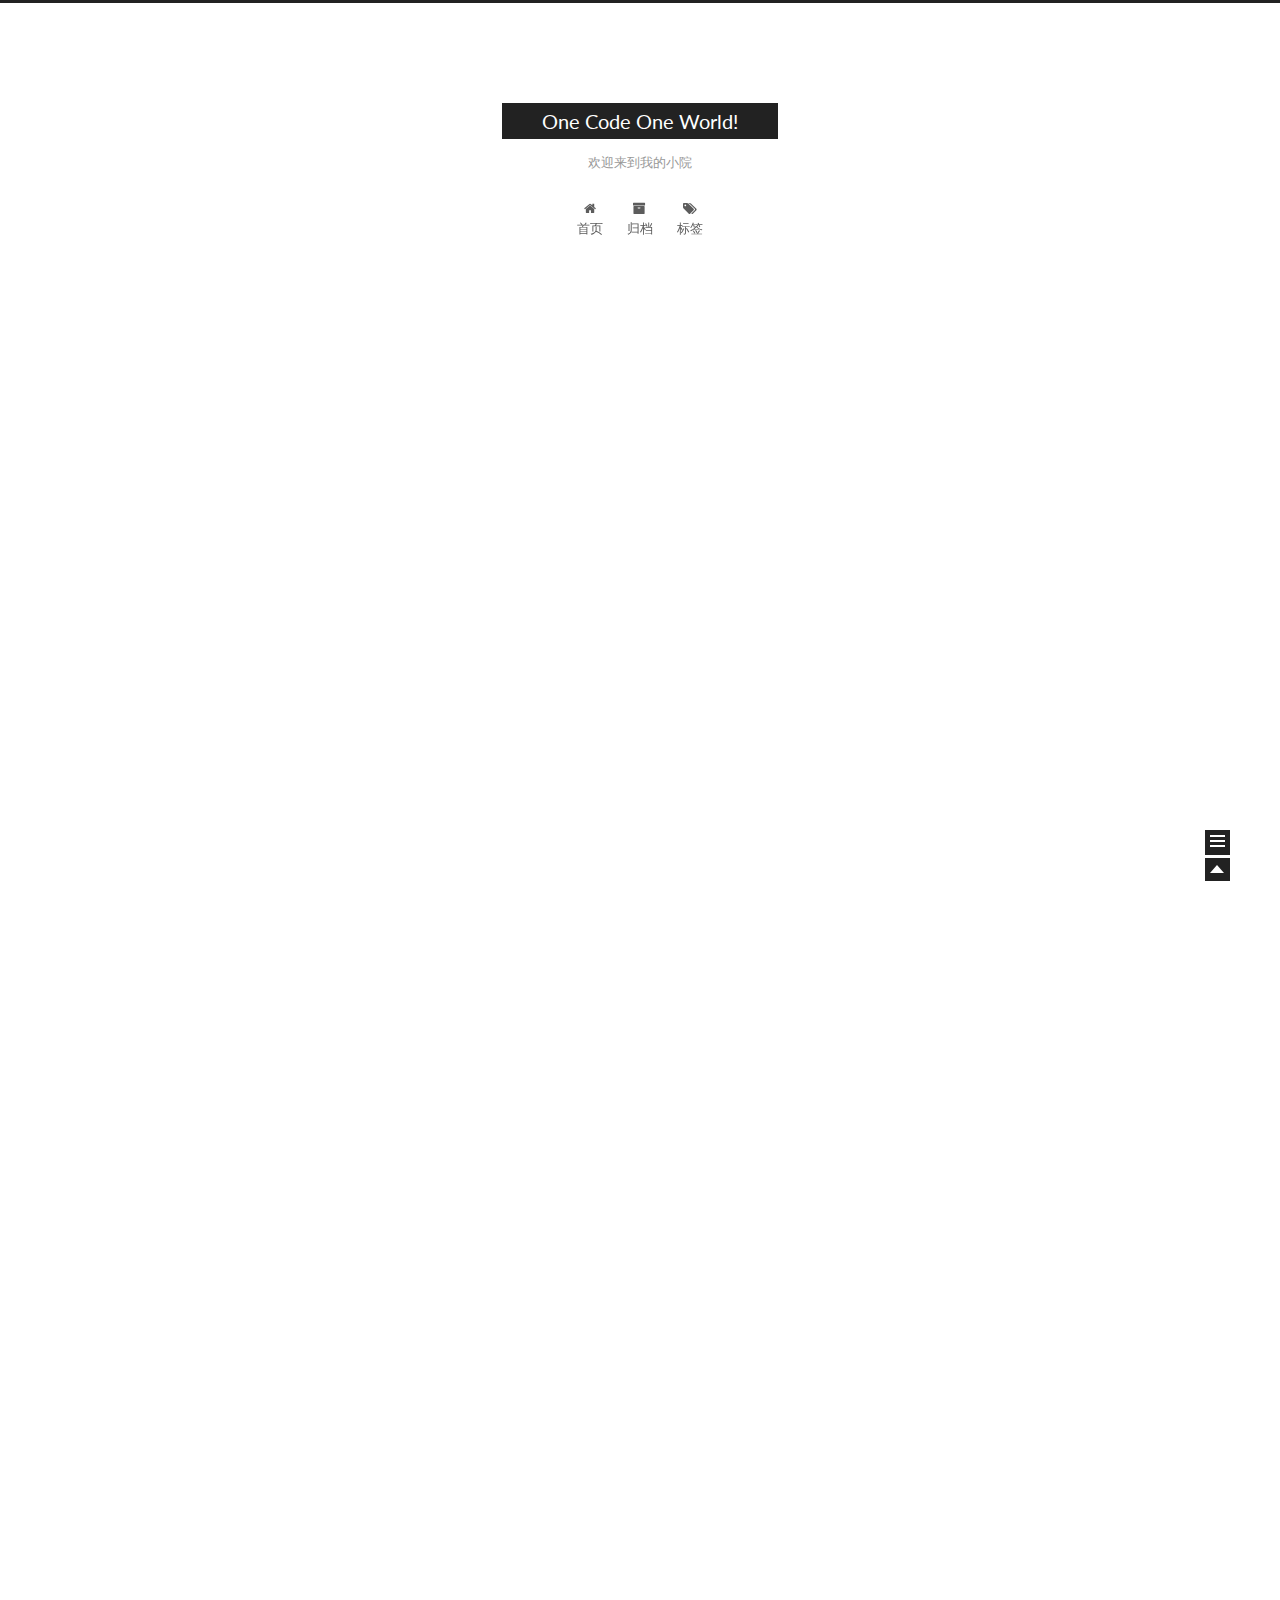
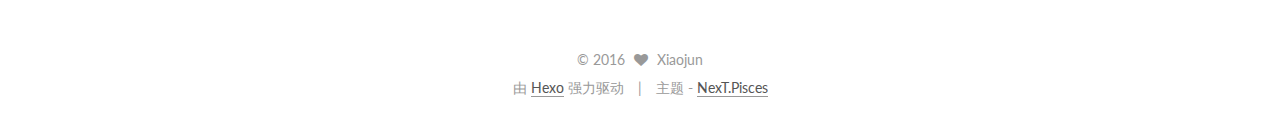
==== commit 4dd9a360: "Site updated: 2016-02-02 22:38:00" ====
--- a/index.html
+++ b/index.html
@@ -1,130 +1,366 @@
-<!DOCTYPE html>
-<html>
+<!doctype html>
+
+
+
+  
+
+
+<html class="theme-next pisces use-motion">
 <head>
-  <meta charset="utf-8">
-  
-  <title>One Code One World!</title>
-  <meta name="viewport" content="width=device-width, initial-scale=1, maximum-scale=1">
-  <meta name="description" content="这里是iOS的世界">
+  <meta charset="UTF-8"/>
+<meta http-equiv="X-UA-Compatible" content="IE=edge,chrome=1" />
+<meta name="viewport" content="width=device-width, initial-scale=1, maximum-scale=1"/>
+
+
+
+<meta http-equiv="Cache-Control" content="no-transform" />
+<meta http-equiv="Cache-Control" content="no-siteapp" />
+
+
+
+
+
+
+
+
+
+
+
+
+  <link href="/vendors/fancybox/source/jquery.fancybox.css?v=2.1.5" rel="stylesheet" type="text/css"/>
+
+
+
+
+  <link href="//fonts.googleapis.com/css?family=Lato:300,400,700,400italic&subset=latin,latin-ext" rel="stylesheet" type="text/css">
+
+
+
+<link href="/vendors/font-awesome/css/font-awesome.min.css?v=4.4.0" rel="stylesheet" type="text/css" />
+
+<link href="/css/main.css?v=0.5.0" rel="stylesheet" type="text/css" />
+
+
+  <meta name="keywords" content="Hexo, NexT" />
+
+
+
+
+
+
+
+
+  <link rel="shortcut icon" type="image/x-icon" href="/favicon.ico?v=0.5.0" />
+
+
+
+
+
+
+<meta name="description" content="轻松、快乐、分享！">
 <meta property="og:type" content="website">
 <meta property="og:title" content="One Code One World!">
 <meta property="og:url" content="http://yoursite.com/index.html">
 <meta property="og:site_name" content="One Code One World!">
-<meta property="og:description" content="这里是iOS的世界">
+<meta property="og:description" content="轻松、快乐、分享！">
 <meta name="twitter:card" content="summary">
 <meta name="twitter:title" content="One Code One World!">
-<meta name="twitter:description" content="这里是iOS的世界">
-  
-    <link rel="alternate" href="/atom.xml" title="One Code One World!" type="application/atom+xml">
-  
-  
-    <link rel="icon" href="/favicon.png">
-  
-  <link href="//fonts.googleapis.com/css?family=Source+Code+Pro" rel="stylesheet" type="text/css">
-  <link rel="stylesheet" href="/css/style.css" type="text/css">
-  
-
+<meta name="twitter:description" content="轻松、快乐、分享！">
+
+
+
+<script type="text/javascript" id="hexo.configuration">
+  var NexT = window.NexT || {};
+  var CONFIG = {
+    scheme: 'Pisces',
+    sidebar: {"position":"left","display":"post"},
+    fancybox: true,
+    motion: true,
+    duoshuo: {
+      userId: 0,
+      author: '博主'
+    }
+  };
+</script>
+
+  <title> One Code One World! </title>
 </head>
 
-<body>
-  <div id="container">
-    <div id="wrap">
-      <header id="header">
-  <div id="banner"></div>
-  <div id="header-outer" class="outer">
-    <div id="header-title" class="inner">
-      <h1 id="logo-wrap">
-        <a href="/" id="logo">One Code One World!</a>
-      </h1>
-      
-        <h2 id="subtitle-wrap">
-          <a href="/" id="subtitle">欢迎来到我的小院</a>
-        </h2>
+<body itemscope itemtype="http://schema.org/WebPage" lang="zh-Hans">
+
+  
+
+
+
+
+
+
+
+
+  
+  
+    
+  
+
+  <div class="container one-collumn sidebar-position-left 
+   page-home 
+ ">
+    <div class="headband"></div>
+
+    <header id="header" class="header" itemscope itemtype="http://schema.org/WPHeader">
+      <div class="header-inner"><div class="site-meta ">
+  
+
+  <div class="custom-logo-site-title">
+    <a href="/"  class="brand" rel="start">
+      <span class="logo-line-before"><i></i></span>
+      <span class="site-title">One Code One World!</span>
+      <span class="logo-line-after"><i></i></span>
+    </a>
+  </div>
+  <p class="site-subtitle">欢迎来到我的小院</p>
+</div>
+
+<div class="site-nav-toggle">
+  <button>
+    <span class="btn-bar"></span>
+    <span class="btn-bar"></span>
+    <span class="btn-bar"></span>
+  </button>
+</div>
+
+<nav class="site-nav">
+  
+
+  
+    <ul id="menu" class="menu ">
+      
+        
+        <li class="menu-item menu-item-home">
+          <a href="/" rel="section">
+            
+              <i class="menu-item-icon fa fa-home fa-fw"></i> <br />
+            
+            首页
+          </a>
+        </li>
+      
+        
+        <li class="menu-item menu-item-archives">
+          <a href="/archives" rel="section">
+            
+              <i class="menu-item-icon fa fa-archive fa-fw"></i> <br />
+            
+            归档
+          </a>
+        </li>
+      
+        
+        <li class="menu-item menu-item-tags">
+          <a href="/tags" rel="section">
+            
+              <i class="menu-item-icon fa fa-tags fa-fw"></i> <br />
+            
+            标签
+          </a>
+        </li>
+      
+
+      
+      
+      
+    </ul>
+  
+
+  
+</nav>
+
+ </div>
+    </header>
+
+    <main id="main" class="main">
+      <div class="main-inner">
+        <div class="content-wrap">
+          <div id="content" class="content">
+            
+  <section id="posts" class="posts-expand">
+
+    
+
+    
+    
+      
+      
+        
+        
+        
+      
+
+      
+    
+
+    
+      
+
+  
+  
+
+  
+  
+  
+
+  <article class="post post-type-normal " itemscope itemtype="http://schema.org/Article">
+
+    
+      <header class="post-header">
+
+        
+        
+          <h1 class="post-title" itemprop="name headline">
+            
+            
+              
+                
+                <a class="post-title-link" href="/2016/02/01/Hello-World-0/" itemprop="url">
+                  Hello World
+                </a>
+              
+            
+          </h1>
+        
+
+        <div class="post-meta">
+          <span class="post-time">
+            <span class="post-meta-item-icon">
+              <i class="fa fa-calendar-o"></i>
+            </span>
+            <span class="post-meta-item-text">发表于</span>
+            <time itemprop="dateCreated" datetime="2016-02-01T22:58:01+08:00" content="2016-02-01">
+              2016-02-01
+            </time>
+          </span>
+
+          
+
+          
+            
+              <span class="post-comments-count">
+                &nbsp; | &nbsp;
+                <a href="/2016/02/01/Hello-World-0/#comments" itemprop="discussionUrl">
+                  <span class="post-comments-count ds-thread-count" data-thread-key="2016/02/01/Hello-World-0/" itemprop="commentsCount"></span>
+                </a>
+              </span>
+            
+          
+
+          
+
+          
+          
+        </div>
+      </header>
+    
+
+
+    <div class="post-body" itemprop="articleBody">
+
+      
+      
+
+      
+        
+          
+            
+          
+        
       
     </div>
-    <div id="header-inner" class="inner">
-      <nav id="main-nav">
-        <a id="main-nav-toggle" class="nav-icon"></a>
-        
-          <a class="main-nav-link" href="/">Home</a>
-        
-          <a class="main-nav-link" href="/archives">Archives</a>
-        
-      </nav>
-      <nav id="sub-nav">
-        
-          <a id="nav-rss-link" class="nav-icon" href="/atom.xml" title="RSS Feed"></a>
-        
-        <a id="nav-search-btn" class="nav-icon" title="Search"></a>
-      </nav>
-      <div id="search-form-wrap">
-        <form action="//google.com/search" method="get" accept-charset="UTF-8" class="search-form"><input type="search" name="q" results="0" class="search-form-input" placeholder="Search"><button type="submit" class="search-form-submit">&#xF002;</button><input type="hidden" name="sitesearch" value="http://yoursite.com"></form>
-      </div>
-    </div>
-  </div>
-</header>
-      <div class="outer">
-        <section id="main">
-  
-    <article id="post-Hello-World-0" class="article article-type-post" itemscope itemprop="blogPost">
-  <div class="article-meta">
-    <a href="/2016/02/01/Hello-World-0/" class="article-date">
-  <time datetime="2016-02-01T14:58:01.000Z" itemprop="datePublished">2016-02-01</time>
-</a>
-    
-  </div>
-  <div class="article-inner">
-    
-    
-      <header class="article-header">
-        
-  
-    <h1 itemprop="name">
-      <a class="article-title" href="/2016/02/01/Hello-World-0/">Hello World</a>
-    </h1>
-  
-
+
+    <footer class="post-footer">
+      
+
+      
+
+      
+      
+        <div class="post-eof"></div>
+      
+    </footer>
+  </article>
+
+
+    
+      
+
+  
+  
+
+  
+  
+  
+
+  <article class="post post-type-normal " itemscope itemtype="http://schema.org/Article">
+
+    
+      <header class="post-header">
+
+        
+        
+          <h1 class="post-title" itemprop="name headline">
+            
+            
+              
+                
+                <a class="post-title-link" href="/2016/02/01/hello-world/" itemprop="url">
+                  Hello World
+                </a>
+              
+            
+          </h1>
+        
+
+        <div class="post-meta">
+          <span class="post-time">
+            <span class="post-meta-item-icon">
+              <i class="fa fa-calendar-o"></i>
+            </span>
+            <span class="post-meta-item-text">发表于</span>
+            <time itemprop="dateCreated" datetime="2016-02-01T22:50:47+08:00" content="2016-02-01">
+              2016-02-01
+            </time>
+          </span>
+
+          
+
+          
+            
+              <span class="post-comments-count">
+                &nbsp; | &nbsp;
+                <a href="/2016/02/01/hello-world/#comments" itemprop="discussionUrl">
+                  <span class="post-comments-count ds-thread-count" data-thread-key="2016/02/01/hello-world/" itemprop="commentsCount"></span>
+                </a>
+              </span>
+            
+          
+
+          
+
+          
+          
+        </div>
       </header>
     
-    <div class="article-entry" itemprop="articleBody">
-      
-        
-      
-    </div>
-    <footer class="article-footer">
-      <a data-url="http://yoursite.com/2016/02/01/Hello-World-0/" data-id="cik45bomb000088fkcgef0j6n" class="article-share-link">Share</a>
-      
-      
-    </footer>
-  </div>
-  
-</article>
-
-
-  
-    <article id="post-hello-world" class="article article-type-post" itemscope itemprop="blogPost">
-  <div class="article-meta">
-    <a href="/2016/02/01/hello-world/" class="article-date">
-  <time datetime="2016-02-01T14:50:47.000Z" itemprop="datePublished">2016-02-01</time>
-</a>
-    
-  </div>
-  <div class="article-inner">
-    
-    
-      <header class="article-header">
-        
-  
-    <h1 itemprop="name">
-      <a class="article-title" href="/2016/02/01/hello-world/">Hello World</a>
-    </h1>
-  
-
-      </header>
-    
-    <div class="article-entry" itemprop="articleBody">
-      
-        <p>Welcome to <a href="https://hexo.io/" target="_blank" rel="external">Hexo</a>! This is your very first post. Check <a href="https://hexo.io/docs/" target="_blank" rel="external">documentation</a> for more info. If you get any problems when using Hexo, you can find the answer in <a href="https://hexo.io/docs/troubleshooting.html" target="_blank" rel="external">troubleshooting</a> or you can ask me on <a href="https://github.com/hexojs/hexo/issues" target="_blank" rel="external">GitHub</a>.</p>
+
+
+    <div class="post-body" itemprop="articleBody">
+
+      
+      
+
+      
+        
+          
+            <p>Welcome to <a href="https://hexo.io/" target="_blank" rel="external">Hexo</a>! This is your very first post. Check <a href="https://hexo.io/docs/" target="_blank" rel="external">documentation</a> for more info. If you get any problems when using Hexo, you can find the answer in <a href="https://hexo.io/docs/troubleshooting.html" target="_blank" rel="external">troubleshooting</a> or you can ask me on <a href="https://github.com/hexojs/hexo/issues" target="_blank" rel="external">GitHub</a>.</p>
 <h2 id="Quick_Start"><a href="#Quick_Start" class="headerlink" title="Quick Start"></a>Quick Start</h2><h3 id="Create_a_new_post"><a href="#Create_a_new_post" class="headerlink" title="Create a new post"></a>Create a new post</h3><figure class="highlight bash"><table><tr><td class="gutter"><pre><span class="line">1</span><br></pre></td><td class="code"><pre><span class="line">$ hexo new <span class="string">"My New Post"</span></span><br></pre></td></tr></table></figure>
 <p>More info: <a href="https://hexo.io/docs/writing.html" target="_blank" rel="external">Writing</a></p>
 <h3 id="Run_server"><a href="#Run_server" class="headerlink" title="Run server"></a>Run server</h3><figure class="highlight bash"><table><tr><td class="gutter"><pre><span class="line">1</span><br></pre></td><td class="code"><pre><span class="line">$ hexo server</span><br></pre></td></tr></table></figure>
@@ -134,92 +370,215 @@
 <h3 id="Deploy_to_remote_sites"><a href="#Deploy_to_remote_sites" class="headerlink" title="Deploy to remote sites"></a>Deploy to remote sites</h3><figure class="highlight bash"><table><tr><td class="gutter"><pre><span class="line">1</span><br></pre></td><td class="code"><pre><span class="line">$ hexo deploy</span><br></pre></td></tr></table></figure>
 <p>More info: <a href="https://hexo.io/docs/deployment.html" target="_blank" rel="external">Deployment</a></p>
 
+          
+        
       
     </div>
-    <footer class="article-footer">
-      <a data-url="http://yoursite.com/2016/02/01/hello-world/" data-id="cik45bomi000188fkyh5ntyrd" class="article-share-link">Share</a>
-      
+
+    <footer class="post-footer">
+      
+
+      
+
+      
+      
+        <div class="post-eof"></div>
       
     </footer>
-  </div>
-  
-</article>
-
-
-  
-
-</section>
-        
-          <aside id="sidebar">
-  
-    
-
-  
-    
-
-  
-    
-  
-    
-  <div class="widget-wrap">
-    <h3 class="widget-title">Archives</h3>
-    <div class="widget">
-      <ul class="archive-list"><li class="archive-list-item"><a class="archive-list-link" href="/archives/2016/02/">二月 2016</a></li></ul>
+  </article>
+
+
+    
+
+  </section>
+
+  
+
+
+          </div>
+          
+
+
+          
+
+        </div>
+        
+          
+  
+  <div class="sidebar-toggle">
+    <div class="sidebar-toggle-line-wrap">
+      <span class="sidebar-toggle-line sidebar-toggle-line-first"></span>
+      <span class="sidebar-toggle-line sidebar-toggle-line-middle"></span>
+      <span class="sidebar-toggle-line sidebar-toggle-line-last"></span>
     </div>
   </div>
 
-
-  
-    
-  <div class="widget-wrap">
-    <h3 class="widget-title">Recents</h3>
-    <div class="widget">
-      <ul>
-        
-          <li>
-            <a href="/2016/02/01/Hello-World-0/">Hello World</a>
-          </li>
-        
-          <li>
-            <a href="/2016/02/01/hello-world/">Hello World</a>
-          </li>
-        
-      </ul>
+  <aside id="sidebar" class="sidebar">
+    <div class="sidebar-inner">
+
+      
+
+      
+
+      <section class="site-overview sidebar-panel  sidebar-panel-active ">
+        <div class="site-author motion-element" itemprop="author" itemscope itemtype="http://schema.org/Person">
+          <img class="site-author-image" itemprop="image"
+               src="/images/default_avatar.jpg"
+               alt="Xiaojun" />
+          <p class="site-author-name" itemprop="name">Xiaojun</p>
+          <p class="site-description motion-element" itemprop="description">轻松、快乐、分享！</p>
+        </div>
+        <nav class="site-state motion-element">
+          <div class="site-state-item site-state-posts">
+            <a href="/archives">
+              <span class="site-state-item-count">2</span>
+              <span class="site-state-item-name">日志</span>
+            </a>
+          </div>
+          
+          
+
+          
+
+        </nav>
+
+        
+
+        <div class="links-of-author motion-element">
+          
+        </div>
+
+        
+        
+
+        <div class="links-of-author motion-element">
+          
+        </div>
+
+      </section>
+
+      
+
     </div>
+  </aside>
+
+
+        
+      </div>
+    </main>
+
+    <footer id="footer" class="footer">
+      <div class="footer-inner">
+        <div class="copyright" >
+  
+  &copy; 
+  <span itemprop="copyrightYear">2016</span>
+  <span class="with-love">
+    <i class="icon-next-heart fa fa-heart"></i>
+  </span>
+  <span class="author" itemprop="copyrightHolder">Xiaojun</span>
+</div>
+
+<div class="powered-by">
+  由 <a class="theme-link" href="http://hexo.io">Hexo</a> 强力驱动
+</div>
+
+<div class="theme-info">
+  主题 -
+  <a class="theme-link" href="https://github.com/iissnan/hexo-theme-next">
+    NexT.Pisces
+  </a>
+</div>
+
+
+
+      </div>
+    </footer>
+
+    <div class="back-to-top"></div>
   </div>
 
   
-</aside>
-        
-      </div>
-      <footer id="footer">
-  
-  <div class="outer">
-    <div id="footer-info" class="inner">
-      &copy; 2016 Xiaojun<br>
-      Powered by <a href="http://hexo.io/" target="_blank">Hexo</a>
-    </div>
-  </div>
-</footer>
-    </div>
-    <nav id="mobile-nav">
-  
-    <a href="/" class="mobile-nav-link">Home</a>
-  
-    <a href="/archives" class="mobile-nav-link">Archives</a>
-  
-</nav>
-    
-
-<script src="//ajax.googleapis.com/ajax/libs/jquery/2.0.3/jquery.min.js"></script>
-
-
-  <link rel="stylesheet" href="/fancybox/jquery.fancybox.css" type="text/css">
-  <script src="/fancybox/jquery.fancybox.pack.js" type="text/javascript"></script>
-
-
-<script src="/js/script.js" type="text/javascript"></script>
-
-  </div>
+
+
+  
+
+
+
+  <script type="text/javascript" src="/vendors/jquery/index.js?v=2.1.3"></script>
+
+  <script type="text/javascript" src="/vendors/fastclick/lib/fastclick.min.js?v=1.0.6"></script>
+
+  <script type="text/javascript" src="/vendors/jquery_lazyload/jquery.lazyload.js?v=1.9.7"></script>
+
+  <script type="text/javascript" src="/vendors/velocity/velocity.min.js"></script>
+
+  <script type="text/javascript" src="/vendors/velocity/velocity.ui.min.js"></script>
+
+  <script type="text/javascript" src="/vendors/fancybox/source/jquery.fancybox.pack.js"></script>
+
+
+  
+
+
+  <script type="text/javascript" src="/js/src/utils.js?v=0.5.0"></script>
+
+  <script type="text/javascript" src="/js/src/motion.js?v=0.5.0"></script>
+
+
+
+  
+  
+
+
+  <script type="text/javascript" src="/js/src/affix.js?v=0.5.0"></script>
+
+  <script type="text/javascript" src="/js/src/schemes/pisces.js?v=0.5.0"></script>
+
+
+
+  
+
+  
+
+
+  <script type="text/javascript" src="/js/src/bootstrap.js?v=0.5.0"></script>
+
+
+
+  
+
+  
+    
+  
+
+  <script type="text/javascript">
+    var duoshuoQuery = {short_name:"RogerHXJ"};
+    (function() {
+      var ds = document.createElement('script');
+      ds.type = 'text/javascript';ds.async = true;
+      ds.id = 'duoshuo-script';
+      ds.src = (document.location.protocol == 'https:' ? 'https:' : 'http:') + '//static.duoshuo.com/embed.js';
+      ds.charset = 'UTF-8';
+      (document.getElementsByTagName('head')[0]
+      || document.getElementsByTagName('body')[0]).appendChild(ds);
+    })();
+  </script>
+
+  
+    
+  
+
+
+
+
+
+  
+  
+
+  
+  
+
+
 </body>
-</html>+</html>
--- a/css/main.css
+++ b/css/main.css
@@ -0,0 +1,2060 @@
+/* normalize.css v3.0.2 | MIT License | git.io/normalize */
+html {
+  font-family: sans-serif; /* 1 */
+  -ms-text-size-adjust: 100%; /* 2 */
+  -webkit-text-size-adjust: 100%; /* 2 */
+}
+body {
+  margin: 0;
+}
+article,
+aside,
+details,
+figcaption,
+figure,
+footer,
+header,
+hgroup,
+main,
+menu,
+nav,
+section,
+summary {
+  display: block;
+}
+audio,
+canvas,
+progress,
+video {
+  display: inline-block; /* 1 */
+  vertical-align: baseline; /* 2 */
+}
+audio:not([controls]) {
+  display: none;
+  height: 0;
+}
+[hidden],
+template {
+  display: none;
+}
+a {
+  background-color: transparent;
+}
+a:active,
+a:hover {
+  outline: 0;
+}
+abbr[title] {
+  border-bottom: 1px dotted;
+}
+b,
+strong {
+  font-weight: bold;
+}
+dfn {
+  font-style: italic;
+}
+h1 {
+  font-size: 2em;
+  margin: 0.67em 0;
+}
+mark {
+  background: #ff0;
+  color: #000;
+}
+small {
+  font-size: 80%;
+}
+sub,
+sup {
+  font-size: 75%;
+  line-height: 0;
+  position: relative;
+  vertical-align: baseline;
+}
+sup {
+  top: -0.5em;
+}
+sub {
+  bottom: -0.25em;
+}
+img {
+  border: 0;
+}
+svg:not(:root) {
+  overflow: hidden;
+}
+figure {
+  margin: 1em 40px;
+}
+hr {
+  -moz-box-sizing: content-box;
+  box-sizing: content-box;
+  height: 0;
+}
+pre {
+  overflow: auto;
+}
+code,
+kbd,
+pre,
+samp {
+  font-family: monospace, monospace;
+  font-size: 1em;
+}
+button,
+input,
+optgroup,
+select,
+textarea {
+  color: inherit; /* 1 */
+  font: inherit; /* 2 */
+  margin: 0; /* 3 */
+}
+button {
+  overflow: visible;
+}
+button,
+select {
+  text-transform: none;
+}
+button,
+html input[type="button"],
+input[type="reset"],
+input[type="submit"] {
+  -webkit-appearance: button; /* 2 */
+  cursor: pointer; /* 3 */
+}
+button[disabled],
+html input[disabled] {
+  cursor: default;
+}
+button::-moz-focus-inner,
+input::-moz-focus-inner {
+  border: 0;
+  padding: 0;
+}
+input {
+  line-height: normal;
+}
+input[type="checkbox"],
+input[type="radio"] {
+  box-sizing: border-box; /* 1 */
+  padding: 0; /* 2 */
+}
+input[type="number"]::-webkit-inner-spin-button,
+input[type="number"]::-webkit-outer-spin-button {
+  height: auto;
+}
+input[type="search"] {
+  -webkit-appearance: textfield; /* 1 */
+  -moz-box-sizing: content-box;
+  -webkit-box-sizing: content-box; /* 2 */
+  box-sizing: content-box;
+}
+input[type="search"]::-webkit-search-cancel-button,
+input[type="search"]::-webkit-search-decoration {
+  -webkit-appearance: none;
+}
+fieldset {
+  border: 1px solid #c0c0c0;
+  margin: 0 2px;
+  padding: 0.35em 0.625em 0.75em;
+}
+legend {
+  border: 0; /* 1 */
+  padding: 0; /* 2 */
+}
+textarea {
+  overflow: auto;
+}
+optgroup {
+  font-weight: bold;
+}
+table {
+  border-collapse: collapse;
+  border-spacing: 0;
+}
+td,
+th {
+  padding: 0;
+}
+::selection {
+  background: #262a30;
+  color: #fff;
+}
+body {
+  position: relative;
+  font-family: Lato, "PingFang SC", "Microsoft YaHei", sans-serif;
+  font-size: 14px;
+  line-height: 2;
+  color: #555;
+  background: #fff;
+}
+@media (max-width: 767px) {
+  body {
+    padding-right: 0 !important;
+  }
+}
+@media (min-width: 768px) and (max-width: 991px) {
+  body {
+    padding-right: 0 !important;
+  }
+}
+@media (min-width: 1600px) {
+  body {
+    font-size: 16px;
+  }
+}
+h1,
+h2,
+h3,
+h4,
+h5,
+h6 {
+  margin: 0;
+  padding: 0;
+  font-weight: bold;
+  line-height: 1.5;
+  font-family: Lato, "PingFang SC", "Microsoft YaHei", sans-serif;
+}
+h2,
+h3,
+h4,
+h5,
+h6 {
+  margin: 20px 0 15px;
+}
+h1 {
+  font-size: 22px;
+}
+@media (max-width: 767px) {
+  h1 {
+    font-size: 18px;
+  }
+}
+h2 {
+  font-size: 20px;
+}
+@media (max-width: 767px) {
+  h2 {
+    font-size: 16px;
+  }
+}
+h3 {
+  font-size: 18px;
+}
+@media (max-width: 767px) {
+  h3 {
+    font-size: 14px;
+  }
+}
+h4 {
+  font-size: 16px;
+}
+@media (max-width: 767px) {
+  h4 {
+    font-size: 12px;
+  }
+}
+h5 {
+  font-size: 14px;
+}
+@media (max-width: 767px) {
+  h5 {
+    font-size: 10px;
+  }
+}
+h6 {
+  font-size: 12px;
+}
+@media (max-width: 767px) {
+  h6 {
+    font-size: 8px;
+  }
+}
+p {
+  margin: 0 0 25px 0;
+}
+a {
+  color: #555;
+  text-decoration: none;
+  border-bottom: 1px solid #999;
+  word-wrap: break-word;
+}
+a:hover {
+  color: #222;
+  border-bottom-color: #222;
+}
+ul {
+  list-style: none;
+}
+blockquote {
+  margin: 0;
+  padding: 0;
+}
+img {
+  display: block;
+  margin: auto;
+  max-width: 100%;
+  height: auto;
+}
+hr {
+  margin: 40px 0;
+  height: 3px;
+  border: none;
+  background-color: #ddd;
+  background-image: repeating-linear-gradient(-45deg, #fff, #fff 4px, transparent 4px, transparent 8px);
+}
+blockquote {
+  padding: 0 15px;
+  color: #666;
+  border-left: 4px solid #ddd;
+}
+blockquote cite::before {
+  content: "-";
+  padding: 0 5px;
+}
+dt {
+  font-weight: 700;
+}
+dd {
+  margin: 0;
+  padding: 0;
+}
+.text-left {
+  text-align: left;
+}
+.text-center {
+  text-align: center;
+}
+.text-right {
+  text-align: right;
+}
+.text-justify {
+  text-align: justify;
+}
+.text-nowrap {
+  white-space: nowrap;
+}
+.text-lowercase {
+  text-transform: lowercase;
+}
+.text-uppercase {
+  text-transform: uppercase;
+}
+.text-capitalize {
+  text-transform: capitalize;
+}
+.center-block {
+  display: block;
+  margin-left: auto;
+  margin-right: auto;
+}
+.clearfix:before,
+.clearfix:after {
+  content: " ";
+  display: table;
+}
+.clearfix:after {
+  clear: both;
+}
+.pullquote {
+  width: 45%;
+}
+.pullquote.left {
+  float: left;
+  margin-left: 5px;
+  margin-right: 10px;
+}
+.pullquote.right {
+  float: right;
+  margin-left: 10px;
+  margin-right: 5px;
+}
+.highlight table,
+.gist table {
+  width: auto;
+}
+.highlight table td,
+.gist table td {
+  border: none;
+}
+.highlight a,
+.gist a {
+  color: #222 !important;
+  text-decoration: none !important;
+}
+.affix.affix.affix {
+  position: fixed;
+}
+.translation {
+  margin-top: -20px;
+  font-size: 14px;
+  color: #999;
+}
+.use-motion .motion-element {
+  opacity: 0;
+}
+table {
+  margin: 20px 0;
+  width: 100%;
+  border-collapse: collapse;
+  border-spacing: 0;
+  border: 1px solid #ddd;
+  font-size: 14px;
+}
+table>tbody>tr:nth-of-type(odd) {
+  background-color: #f9f9f9;
+}
+table>tbody>tr:hover {
+  background-color: #f5f5f5;
+}
+caption,
+th,
+td {
+  padding: 8px;
+  text-align: left;
+  vertical-align: middle;
+  font-weight: normal;
+}
+th,
+td {
+  border-bottom: 3px solid #ddd;
+  border-right: 1px solid #eee;
+}
+th {
+  padding-bottom: 10px;
+  font-weight: 700;
+}
+td {
+  border-bottom-width: 1px;
+}
+html,
+body {
+  height: 100%;
+}
+.container {
+  position: relative;
+  min-height: 100%;
+}
+.header-inner {
+  margin: 0 auto;
+  padding: 100px 0 70px;
+  max-width: 700px;
+}
+@media (min-width: 1600px) {
+  .container .header-inner {
+    width: 900px;
+  }
+}
+.main {
+  padding-bottom: 150px;
+}
+.main-inner {
+  margin: 0 auto;
+  width: 700px;
+}
+@media (min-width: 1600px) {
+  .container .main-inner {
+    width: 900px;
+  }
+}
+.footer {
+  position: absolute;
+  left: 0;
+  bottom: 0;
+  width: 100%;
+  min-height: 50px;
+}
+.footer-inner {
+  box-sizing: border-box;
+  margin: 20px auto;
+  max-width: 700px;
+}
+@media (min-width: 1600px) {
+  .container .footer-inner {
+    width: 900px;
+  }
+}
+pre,
+.highlight {
+  background: highlight-background;
+  margin: 20px 0;
+  padding: 15px;
+  overflow: auto;
+  font-size: 13px;
+  color: highlight-foreground;
+  line-height: 1.6;
+}
+.highlight .gutter pre,
+.gist .gist-file .gist-data .line-numbers {
+  color: #666;
+}
+pre,
+code {
+  font-family: "Input Mono", "PT Mono", Consolas, Monaco, Menlo, monospace;
+}
+code {
+  word-break: break-all;
+  background: #eee;
+  text-shadow: 0 1px #fff;
+  padding: 0 0.3em;
+}
+pre code {
+  background: none;
+  text-shadow: none;
+  padding: 0;
+}
+.highlight pre {
+  border: none;
+  margin: 0;
+  padding: 1px;
+}
+.highlight table {
+  margin: 0;
+  width: auto;
+  border: none;
+}
+.highlight td {
+  border: none;
+  padding: 0;
+}
+.highlight figcaption {
+  font-size: 0.85em;
+  color: highlight-comment;
+  line-height: 1em;
+  margin-bottom: 1em;
+}
+.highlight figcaption:before,
+.highlight figcaption:after {
+  content: " ";
+  display: table;
+}
+.highlight figcaption:after {
+  clear: both;
+}
+.highlight figcaption a {
+  float: right;
+}
+.highlight .gutter pre {
+  text-align: right;
+  padding-right: 20px;
+}
+.highlight .line {
+  height: 20px;
+}
+.gist {
+  margin: 20px 0;
+  border-style: solid;
+  border-color: #ccc;
+  border-width: 1px 0;
+  background: highlight-background;
+  padding: 15px 40px 15px 15px;
+}
+.gist .gist-file {
+  border: none;
+  font-family: "Input Mono", "PT Mono", Consolas, Monaco, Menlo, monospace;
+  margin: 0;
+}
+.gist .gist-file .gist-data {
+  background: none;
+  border: none;
+}
+.gist .gist-file .gist-data .line-numbers {
+  background: none;
+  border: none;
+  padding: 0 20px 0 0;
+}
+.gist .gist-file .gist-data .line-data {
+  padding: 0 !important;
+}
+.gist .gist-file .highlight {
+  margin: 0;
+  padding: 0;
+  border: none;
+}
+.gist .gist-file .gist-meta {
+  background: highlight-background;
+  color: highlight-comment;
+  font: 13px Lato, "PingFang SC", "Microsoft YaHei", sans-serif;
+  text-shadow: 0 0;
+  padding: 0;
+  margin-top: 1em;
+  margin-left: 40px;
+}
+.gist .gist-file .gist-meta a {
+  color: color-link;
+  font-weight: normal;
+}
+.gist .gist-file .gist-meta a:hover {
+  text-decoration: underline;
+}
+pre .comment {
+  color: highlight-comment;
+}
+pre .variable,
+pre .attribute,
+pre .tag,
+pre .regexp,
+pre .ruby .constant,
+pre .xml .tag .title,
+pre .xml .pi,
+pre .xml .doctype,
+pre .html .doctype,
+pre .css .id,
+pre .css .class,
+pre .css .pseudo {
+  color: highlight-red;
+}
+pre .number,
+pre .preprocessor,
+pre .built_in,
+pre .literal,
+pre .params,
+pre .constant {
+  color: highlight-orange;
+}
+pre .ruby .class .title,
+pre .css .rules .attribute {
+  color: highlight-green;
+}
+pre .string,
+pre .value,
+pre .inheritance,
+pre .header,
+pre .ruby .symbol,
+pre .xml .cdata {
+  color: highlight-green;
+}
+pre .title,
+pre .css .hexcolor {
+  color: highlight-aqua;
+}
+pre .function,
+pre .python .decorator,
+pre .python .title,
+pre .ruby .function .title,
+pre .ruby .title .keyword,
+pre .perl .sub,
+pre .javascript .title,
+pre .coffeescript .title {
+  color: highlight-blue;
+}
+pre .keyword,
+pre .javascript .function {
+  color: highlight-purple;
+}
+.full-image.full-image.full-image {
+  border: none;
+  max-width: 100%;
+  width: auto;
+  margin: 20px auto;
+}
+@media (min-width: 992px) {
+  .full-image.full-image.full-image {
+    max-width: none;
+    width: 126%;
+    margin: 0 -13%;
+  }
+}
+.blockquote-center,
+.page-home .post-type-quote blockquote,
+.page-post-detail .post-type-quote blockquote {
+  position: relative;
+  margin: 40px 0;
+  padding: 0;
+  border-left: none;
+  text-align: center;
+}
+.blockquote-center::before,
+.page-home .post-type-quote blockquote::before,
+.page-post-detail .post-type-quote blockquote::before,
+.blockquote-center::after,
+.page-home .post-type-quote blockquote::after,
+.page-post-detail .post-type-quote blockquote::after {
+  position: absolute;
+  content: ' ';
+  display: block;
+  width: 100%;
+  height: 24px;
+  opacity: 0.2;
+  background-repeat: no-repeat;
+  background-position: 0 -6px;
+  background-size: 22px 22px;
+}
+.blockquote-center::before,
+.page-home .post-type-quote blockquote::before,
+.page-post-detail .post-type-quote blockquote::before {
+  top: -20px;
+  background-image: url("../images/quote-l.svg");
+  border-top: 1px solid #ccc;
+}
+.blockquote-center::after,
+.page-home .post-type-quote blockquote::after,
+.page-post-detail .post-type-quote blockquote::after {
+  bottom: -20px;
+  background-image: url("../images/quote-r.svg");
+  border-bottom: 1px solid #ccc;
+  background-position: 100% 8px;
+}
+.blockquote-center p,
+.page-home .post-type-quote blockquote p,
+.page-post-detail .post-type-quote blockquote p,
+.blockquote-center div,
+.page-home .post-type-quote blockquote div,
+.page-post-detail .post-type-quote blockquote div {
+  text-align: center;
+}
+.post .post-body .group-picture img {
+  box-sizing: border-box;
+  padding: 0 3px;
+  border: none;
+}
+.post .group-picture-row {
+  overflow: hidden;
+  margin-top: 6px;
+}
+.post .group-picture-row:first-child {
+  margin-top: 0;
+}
+.post .group-picture-column {
+  float: left;
+}
+.page-post-detail .post-body .group-picture-column {
+  float: none;
+  margin-top: 10px;
+  width: auto !important;
+}
+.page-post-detail .post-body .group-picture-column img {
+  margin: 0 auto;
+}
+.page-archive .group-picture-container {
+  overflow: hidden;
+}
+.page-archive .group-picture-row {
+  float: left;
+}
+.page-archive .group-picture-row:first-child {
+  margin-top: 6px;
+}
+.page-archive .group-picture-column {
+  max-width: 150px;
+  max-height: 150px;
+}
+.btn {
+  display: inline-block;
+  padding: 0 20px;
+  font-size: 14px;
+  color: #fff;
+  background: #222;
+  border: 2px solid #222;
+  text-decoration: none;
+  border-radius: 0;
+  transition-property: background-color;
+  transition-duration: 0.2s;
+  transition-timing-function: ease-in-out;
+  transition-delay: 0s;
+}
+.btn:hover,
+.post-more-link .btn:hover {
+  border-color: #222;
+  color: #222;
+  background: #fff;
+}
+.btn-bar {
+  display: block;
+  width: 22px;
+  height: 2px;
+  background: #555;
+  border-radius: 1px;
+}
+.btn-bar+.btn-bar {
+  margin-top: 4px;
+}
+.pagination {
+  margin: 120px 0 40px;
+  text-align: center;
+  border-top: 1px solid #eee;
+}
+.page-number-basic,
+.pagination .prev,
+.pagination .next,
+.pagination .page-number,
+.pagination .space {
+  display: inline-block;
+  position: relative;
+  top: -1px;
+  margin: 0 10px;
+  padding: 0 10px;
+  line-height: 30px;
+}
+@media (max-width: 767px) {
+  .page-number-basic,
+  .pagination .prev,
+  .pagination .next,
+  .pagination .page-number,
+  .pagination .space {
+    margin: 0 5px;
+  }
+}
+.pagination .prev,
+.pagination .next,
+.pagination .page-number {
+  border-bottom: 0;
+  border-top: 1px solid #eee;
+  transition-property: border-color;
+  transition-duration: 0.2s;
+  transition-timing-function: ease-in-out;
+  transition-delay: 0s;
+}
+.pagination .prev:hover,
+.pagination .next:hover,
+.pagination .page-number:hover {
+  border-top-color: #222;
+}
+.pagination .space {
+  padding: 0;
+  margin: 0;
+}
+.pagination .prev {
+  margin-left: 0;
+}
+.pagination .next {
+  margin-right: 0;
+}
+.pagination .page-number.current {
+  color: #fff;
+  background: #ccc;
+  border-top-color: #ccc;
+}
+@media (max-width: 767px) {
+  .pagination {
+    border-top: none;
+  }
+  .pagination .prev,
+  .pagination .next,
+  .pagination .page-number {
+    margin-bottom: 10px;
+    border-top: 0;
+    border-bottom: 1px solid #eee;
+  }
+  .pagination .prev:hover,
+  .pagination .next:hover,
+  .pagination .page-number:hover {
+    border-bottom-color: #222;
+  }
+}
+.comments {
+  margin: 60px 20px 0;
+}
+.tag-cloud {
+  text-align: center;
+}
+.tag-cloud a {
+  display: inline-block;
+  margin: 10px;
+}
+.back-to-top {
+  position: fixed;
+  bottom: 19px;
+  right: 50px;
+  z-index: 1050;
+  width: 15px;
+  height: 13px;
+  padding: 5px;
+  background: #222;
+  color: #fff;
+  cursor: pointer;
+  -webkit-transform: translateZ(0);
+}
+@media (max-width: 767px) {
+  .back-to-top {
+    display: none;
+  }
+}
+@media (min-width: 768px) and (max-width: 991px) {
+  .back-to-top {
+    display: none;
+  }
+}
+.back-to-top:before {
+  display: block;
+  content: " ";
+  margin-top: 2px;
+  width: 0;
+  height: 0;
+  border-width: 0 7px 8px 7px;
+  border-color: transparent transparent #fff transparent;
+  border-style: solid;
+}
+.header {
+  background: #fff;
+}
+.header-inner {
+  position: relative;
+}
+.headband {
+  height: 3px;
+  background: #222;
+}
+.site-meta {
+  margin: 0;
+  text-align: center;
+}
+@media (max-width: 767px) {
+  .site-meta {
+    text-align: center;
+  }
+}
+.brand {
+  position: relative;
+  display: inline-block;
+  padding: 0 40px;
+  color: #fff;
+  background: #222;
+  border-bottom: none;
+  font-family: Lato, "PingFang SC", "Microsoft YaHei", sans-serif;
+}
+.brand:hover {
+  color: #fff;
+}
+.logo {
+  display: inline-block;
+  margin-right: 5px;
+  line-height: 36px;
+  vertical-align: top;
+}
+.site-title {
+  display: inline-block;
+  vertical-align: top;
+  line-height: 36px;
+  font-size: 20px;
+  font-weight: normal;
+}
+.site-subtitle {
+  margin-top: 10px;
+  font-size: 13px;
+  color: #999;
+}
+.use-motion .brand {
+  opacity: 0;
+}
+.use-motion .logo,
+.use-motion .site-title,
+.use-motion .site-subtitle {
+  opacity: 0;
+  position: relative;
+  top: -10px;
+}
+.site-nav-toggle {
+  display: none;
+  position: absolute;
+  top: 10px;
+  left: 10px;
+}
+@media (max-width: 767px) {
+  .site-nav-toggle {
+    display: block;
+  }
+}
+.site-nav-toggle button {
+  margin-top: 2px;
+  padding: 9px 10px;
+  background: transparent;
+  border: none;
+}
+@media (max-width: 767px) {
+  .site-nav {
+    display: none;
+    margin: 0 -10px;
+    padding: 0 10px;
+    clear: both;
+    border-top: 1px solid #ddd;
+  }
+}
+@media (min-width: 768px) and (max-width: 991px) {
+  .site-nav {
+    display: block !important;
+  }
+}
+@media (min-width: 992px) {
+  .site-nav {
+    display: block !important;
+  }
+}
+.menu {
+  margin-top: 20px;
+  padding-left: 0;
+  text-align: center;
+}
+@media (max-width: 767px) {
+  .menu {
+    padding-left: 10px;
+  }
+}
+.menu .menu-item {
+  display: inline-block;
+  margin: 0 10px;
+}
+@media screen and (max-width: 767px) {
+  .menu .menu-item {
+    margin-top: 10px;
+  }
+}
+.menu .menu-item a {
+  display: block;
+  font-size: 13px;
+  text-transform: capitalize;
+  line-height: 1.5;
+  border-bottom: 1px solid transparent;
+  transition-property: border-color;
+  transition-duration: 0.2s;
+  transition-timing-function: ease-in-out;
+  transition-delay: 0s;
+}
+.menu .menu-item a:hover {
+  border-bottom-color: #222;
+}
+.use-motion .menu-item {
+  opacity: 0;
+}
+.post-body .fancybox img {
+  display: block !important;
+  margin: 0 auto;
+  cursor: pointer;
+  cursor: zoom-in;
+  cursor: -webkit-zoom-in;
+}
+.post-body .image-caption,
+.post-body .figure .caption {
+  margin: 10px auto 15px;
+  text-align: center;
+  font-size: 14px;
+  color: #999;
+  font-weight: bold;
+  line-height: 1;
+}
+.post-sticky-flag {
+  display: inline-block;
+  font-size: 16px;
+  -ms-transform: rotate(30deg);
+  transform: rotate(30deg);
+}
+.posts-expand {
+  padding-top: 40px;
+}
+@media (max-width: 767px) {
+  .posts-expand {
+    margin: 0 20px;
+  }
+  .post-body pre,
+  .post-body .highlight {
+    padding: 10px;
+  }
+  .post-body pre .gutter pre,
+  .post-body .highlight .gutter pre {
+    padding-right: 10px;
+  }
+}
+@media (min-width: 992px) {
+  .posts-expand .post-body {
+    text-align: justify;
+  }
+}
+.posts-expand .post-body h2,
+.posts-expand .post-body h3,
+.posts-expand .post-body h4,
+.posts-expand .post-body h5,
+.posts-expand .post-body h6 {
+  padding-top: 10px;
+}
+.posts-expand .post-body h2 .header-anchor,
+.posts-expand .post-body h3 .header-anchor,
+.posts-expand .post-body h4 .header-anchor,
+.posts-expand .post-body h5 .header-anchor,
+.posts-expand .post-body h6 .header-anchor {
+  float: right;
+  margin-left: 10px;
+  color: #ccc;
+  border-bottom-style: none;
+  visibility: hidden;
+}
+.posts-expand .post-body h2 .header-anchor:hover,
+.posts-expand .post-body h3 .header-anchor:hover,
+.posts-expand .post-body h4 .header-anchor:hover,
+.posts-expand .post-body h5 .header-anchor:hover,
+.posts-expand .post-body h6 .header-anchor:hover {
+  color: inherit;
+}
+.posts-expand .post-body h2:hover .header-anchor,
+.posts-expand .post-body h3:hover .header-anchor,
+.posts-expand .post-body h4:hover .header-anchor,
+.posts-expand .post-body h5:hover .header-anchor,
+.posts-expand .post-body h6:hover .header-anchor {
+  visibility: visible;
+}
+.posts-expand .post-body img {
+  box-sizing: border-box;
+  margin: auto;
+  padding: 3px;
+  border: 1px solid #ddd;
+}
+.posts-expand .fancybox img {
+  margin: 0 auto;
+}
+@media (max-width: 767px) {
+  .posts-collapse {
+    margin: 0 20px;
+  }
+  .posts-collapse .post-title,
+  .posts-collapse .post-meta {
+    display: block;
+    width: auto;
+    text-align: left;
+  }
+}
+.posts-collapse {
+  margin-left: 55px;
+}
+@media (max-width: 767px) {
+  .posts-collapse {
+    margin: 0 20px;
+  }
+}
+.posts-collapse .collection-title {
+  position: relative;
+  margin: 60px 0;
+}
+.posts-collapse .collection-title h2 {
+  margin-left: 20px;
+}
+.posts-collapse .collection-title small {
+  color: #bbb;
+}
+.posts-collapse .collection-title::before {
+  content: " ";
+  position: absolute;
+  left: 0;
+  top: 50%;
+  margin-left: -4px;
+  margin-top: -4px;
+  width: 8px;
+  height: 8px;
+  background: #bbb;
+  border-radius: 50%;
+}
+.posts-collapse .post {
+  margin: 30px 0;
+}
+.posts-collapse .post-header {
+  position: relative;
+  transition-duration: 0.2s;
+  transition-timing-function: ease-in-out;
+  transition-delay: 0s;
+  transition-property: border;
+  border-bottom: 1px dashed #ccc;
+}
+.posts-collapse .post-header::before {
+  content: " ";
+  position: absolute;
+  left: 0;
+  top: 12px;
+  width: 6px;
+  height: 6px;
+  margin-left: -4px;
+  background: #bbb;
+  border-radius: 50%;
+  border: 1px solid #fff;
+  transition-duration: 0.2s;
+  transition-timing-function: ease-in-out;
+  transition-delay: 0s;
+  transition-property: background;
+}
+.posts-collapse .post-header:hover {
+  border-bottom-color: #666;
+}
+.posts-collapse .post-header:hover::before {
+  background: #222;
+}
+.posts-collapse .post-meta {
+  position: absolute;
+  font-size: 12px;
+  left: 20px;
+  top: 5px;
+}
+.posts-collapse .post-comments-count {
+  display: none;
+}
+.posts-collapse .post-title {
+  margin-left: 60px;
+  font-size: 16px;
+  font-weight: normal;
+  font-family: Lato, "PingFang SC", "Microsoft YaHei", sans-serif;
+  line-height: inherit;
+}
+.posts-collapse .post-title::after {
+  margin-left: 3px;
+  opacity: 0.6;
+}
+.posts-collapse .post-title a {
+  color: #666;
+  border-bottom: none;
+}
+.page-home .post-type-quote .post-header,
+.page-post-detail .post-type-quote .post-header,
+.page-home .post-type-quote .post-tags,
+.page-post-detail .post-type-quote .post-tags {
+  display: none;
+}
+.posts-expand .post-title {
+  font-size: 26px;
+  text-align: center;
+  word-break: break-word;
+}
+@media (max-width: 767px) {
+  .posts-expand .post-title {
+    font-size: 22px;
+  }
+}
+.posts-expand .post-title-link {
+  display: inline-block;
+  position: relative;
+  color: #555;
+  border-bottom: none;
+  line-height: 1.2;
+  vertical-align: top;
+}
+.posts-expand .post-title-link::before {
+  content: "";
+  position: absolute;
+  width: 100%;
+  height: 2px;
+  bottom: 0;
+  left: 0;
+  background-color: #000;
+  visibility: hidden;
+  transform: scaleX(0);
+  transition-duration: 0.2s;
+  transition-timing-function: ease-in-out;
+  transition-delay: 0s;
+}
+.posts-expand .post-title-link:hover::before {
+  visibility: visible;
+  transform: scaleX(1);
+}
+.posts-expand .post-title-link .fa {
+  font-size: 16px;
+}
+.posts-expand .post-meta {
+  margin: 3px 0 60px 0;
+  color: #999;
+  font-size: 12px;
+  text-align: center;
+}
+.posts-expand .post-meta .post-category-list {
+  display: inline-block;
+  margin: 0;
+  padding: 3px;
+}
+.posts-expand .post-meta .post-category-list-link {
+  color: #999;
+}
+.post-meta-item-icon {
+  display: none;
+  margin-right: 3px;
+}
+@media (min-width: 768px) and (max-width: 991px) {
+  .post-meta-item-icon {
+    display: inline-block;
+  }
+}
+@media (max-width: 767px) {
+  .post-meta-item-icon {
+    display: inline-block;
+  }
+}
+@media (min-width: 768px) and (max-width: 991px) {
+  .post-meta-item-text {
+    display: none;
+  }
+}
+@media (max-width: 767px) {
+  .post-meta-item-text {
+    display: none;
+  }
+}
+@media (max-width: 767px) {
+  .posts-expand .post-comments-count {
+    display: none;
+  }
+}
+.post-more-link {
+  margin-top: 50px;
+}
+.post-more-link .btn {
+  color: #fff;
+  font-size: 14px;
+  background: #222;
+  border-radius: 0;
+}
+.posts-expand .post-tags {
+  margin-top: 40px;
+  text-align: center;
+}
+.posts-expand .post-tags a {
+  display: inline-block;
+  margin-right: 10px;
+  font-size: 13px;
+}
+.post-nav {
+  overflow: hidden;
+  margin-top: 60px;
+  padding: 10px;
+  white-space: nowrap;
+  border-top: 1px solid #eee;
+}
+.post-nav-item {
+  display: inline-block;
+  width: 50%;
+  white-space: normal;
+}
+.post-nav-item a {
+  position: relative;
+  display: inline-block;
+  line-height: 25px;
+  font-size: 14px;
+  color: #555;
+  border-bottom: none;
+}
+.post-nav-item a:hover {
+  color: #222;
+  border-bottom: none;
+}
+.post-nav-item a:active {
+  top: 2px;
+}
+.post-nav-item a i {
+  font-size: 12px;
+}
+.post-nav-prev {
+  text-align: right;
+}
+.posts-expand .post-eof {
+  display: block;
+  margin: 80px auto 60px;
+  width: 8%;
+  height: 1px;
+  background: #ccc;
+  text-align: center;
+}
+.post:last-child .post-eof.post-eof.post-eof {
+  display: none;
+}
+.post-gallery {
+  display: table;
+  table-layout: fixed;
+  width: 100%;
+  border-collapse: separate;
+}
+.post-gallery-row {
+  display: table-row;
+}
+.post-gallery .post-gallery-img {
+  display: table-cell;
+  text-align: center;
+  vertical-align: middle;
+  border: none;
+}
+.post-gallery .post-gallery-img img {
+  max-width: 100%;
+  max-height: 100%;
+  border: none;
+}
+.fancybox-close,
+.fancybox-close:hover {
+  border: none;
+}
+.sidebar {
+  width: 0;
+  position: fixed;
+  right: 0;
+  top: 0;
+  bottom: 0;
+  z-index: 1040;
+  box-shadow: inset 0 2px 6px #000;
+  background: #222;
+  -webkit-transform: translateZ(0);
+}
+.sidebar a {
+  color: #999;
+  border-bottom-color: #555;
+}
+.sidebar a:hover {
+  color: #eee;
+}
+@media (min-width: 768px) and (max-width: 991px) {
+  .sidebar {
+    display: none !important;
+  }
+}
+@media (max-width: 767px) {
+  .sidebar {
+    display: none !important;
+  }
+}
+.sidebar-inner {
+  position: relative;
+  padding: 20px 10px;
+  color: #999;
+  text-align: center;
+}
+.sidebar-toggle {
+  position: fixed;
+  right: 50px;
+  bottom: 45px;
+  width: 15px;
+  height: 15px;
+  padding: 5px;
+  background: #222;
+  line-height: 0;
+  z-index: 1050;
+  cursor: pointer;
+  -webkit-transform: translateZ(0);
+}
+@media (min-width: 768px) and (max-width: 991px) {
+  .sidebar-toggle {
+    display: none;
+  }
+}
+@media (max-width: 767px) {
+  .sidebar-toggle {
+    display: none;
+  }
+}
+.sidebar-toggle-line {
+  position: relative;
+  display: inline-block;
+  vertical-align: top;
+  height: 2px;
+  width: 100%;
+  background: #fff;
+  margin-top: 3px;
+}
+.sidebar-toggle-line:first-child {
+  margin-top: 0;
+}
+.site-author-image {
+  display: block;
+  margin: 0 auto;
+  max-width: 96px;
+  height: auto;
+  border: 2px solid #333;
+  padding: 2px;
+}
+.site-author-name {
+  margin: 5px 0 0;
+  color: #f5f5f5;
+}
+.site-description {
+  margin-top: 5px;
+  font-size: 14px;
+  color: #555;
+}
+.site-state {
+  overflow: hidden;
+  line-height: 1.4;
+  white-space: nowrap;
+}
+.site-state-item {
+  display: inline-block;
+  padding: 0 15px;
+  border-left: 1px solid #333;
+}
+.site-state-item:first-child {
+  border-left: none;
+}
+.site-state-item a {
+  border-bottom: none;
+}
+.site-state-item-count {
+  display: block;
+  text-align: center;
+  color: inherit;
+  font-weight: 600;
+  font-size: 18px;
+}
+.site-state-item-name {
+  font-size: 13px;
+  color: inherit;
+}
+.feed-link {
+  margin-top: 20px;
+}
+.feed-link a {
+  display: inline-block;
+  padding: 0 15px;
+  color: #fc6423;
+  border: 1px solid #fc6423;
+  border-radius: 4px;
+}
+.feed-link a i {
+  color: #fc6423;
+  font-size: 14px;
+}
+.feed-link a:hover {
+  color: #fff;
+  background: #fc6423;
+}
+.feed-link a:hover i {
+  color: #fff;
+}
+.links-of-author {
+  margin-top: 20px;
+}
+.links-of-author a {
+  display: inline-block;
+  vertical-align: middle;
+  margin-right: 10px;
+  margin-bottom: 10px;
+  border-bottom-color: #555;
+  font-size: 13px;
+}
+.links-of-author a:before {
+  display: inline-block;
+  vertical-align: middle;
+  margin-right: 3px;
+  content: " ";
+  width: 4px;
+  height: 4px;
+  border-radius: 50%;
+  background: #d9471f;
+}
+.sidebar-nav {
+  margin: 0 0 20px;
+  padding-left: 0;
+}
+.sidebar-nav li {
+  display: inline-block;
+  cursor: pointer;
+  border-bottom: 1px solid transparent;
+  font-size: 14px;
+  color: #555;
+}
+.sidebar-nav li:hover {
+  color: #f5f5f5;
+}
+.page-post-detail .sidebar-nav-toc {
+  padding: 0 5px;
+}
+.page-post-detail .sidebar-nav-overview {
+  margin-left: 10px;
+}
+.sidebar-nav .sidebar-nav-active {
+  color: #87daff;
+  border-bottom-color: #87daff;
+}
+.sidebar-nav .sidebar-nav-active:hover {
+  color: #87daff;
+}
+.sidebar-panel {
+  display: none;
+}
+.sidebar-panel-active {
+  display: block;
+}
+.post-toc {
+  overflow: hidden;
+  position: relative;
+}
+.post-toc-empty {
+  font-size: 14px;
+  color: #666;
+}
+.post-toc ol {
+  overflow: auto;
+  margin: 0;
+  padding: 0 10px 10px;
+  text-align: left;
+  list-style: none;
+  font-size: 14px;
+}
+.post-toc ol a {
+  color: #999;
+}
+.post-toc ol a:hover {
+  color: #ccc;
+}
+.post-toc .nav .nav-child {
+  display: none;
+}
+.post-toc .nav .active > .nav-child {
+  display: block;
+}
+.post-toc .nav .active-current > .nav-child {
+  display: block;
+}
+.post-toc .nav .active-current > .nav-child > .nav-item {
+  display: block;
+}
+.post-toc .nav .active > a {
+  color: #ccc;
+}
+.post-toc .nav .active-current > a {
+  color: #87daff;
+}
+.post-toc .nav .active-current > a:hover {
+  color: #87daff;
+}
+.post-toc-indicator {
+  height: 20px;
+  text-align: center;
+  color: #fff;
+  font-size: 14px;
+}
+.post-toc-indicator-top {
+  opacity: 0;
+  margin-top: 10px;
+}
+.post-toc-indicator-bottom {
+  position: absolute;
+  width: 100%;
+}
+.footer {
+  font-size: 14px;
+  color: #999;
+}
+.footer img {
+  border: none;
+}
+.footer-inner {
+  text-align: center;
+}
+.with-love {
+  display: inline-block;
+  margin: 0 5px;
+}
+.powered-by,
+.theme-info {
+  display: inline-block;
+}
+.powered-by {
+  margin-right: 10px;
+}
+.powered-by::after {
+  content: "|";
+  padding-left: 10px;
+}
+.cc-license {
+  margin-top: 10px;
+  text-align: center;
+}
+.cc-license .cc-opacity {
+  opacity: 0.7;
+  border-bottom: none;
+}
+.cc-license .cc-opacity:hover {
+  opacity: 0.9;
+}
+.cc-license img {
+  display: inline-block;
+}
+.theme-next #ds-thread #ds-reset {
+  color: #555;
+}
+.theme-next #ds-thread #ds-reset .ds-replybox {
+  margin-bottom: 30px;
+}
+.theme-next #ds-thread #ds-reset .ds-replybox .ds-avatar,
+.theme-next #ds-reset .ds-avatar img {
+  box-shadow: none;
+}
+.theme-next #ds-thread #ds-reset .ds-textarea-wrapper {
+  border-color: #c7d4e1;
+  background: none;
+  border-top-right-radius: 3px;
+  border-top-left-radius: 3px;
+}
+.theme-next #ds-thread #ds-reset .ds-textarea-wrapper textarea {
+  height: 60px;
+}
+.theme-next #ds-reset .ds-rounded-top {
+  border-radius: 0;
+}
+.theme-next #ds-thread #ds-reset .ds-post-toolbar {
+  box-sizing: border-box;
+  border: 1px solid #c7d4e1;
+  background: #f6f8fa;
+}
+.theme-next #ds-thread #ds-reset .ds-post-options {
+  height: 40px;
+  border: none;
+  background: none;
+}
+.theme-next #ds-thread #ds-reset .ds-toolbar-buttons {
+  top: 11px;
+}
+.theme-next #ds-thread #ds-reset .ds-sync {
+  top: 5px;
+}
+.theme-next #ds-thread #ds-reset .ds-post-button {
+  top: 4px;
+  right: 5px;
+  width: 90px;
+  height: 30px;
+  border: 1px solid #c5ced7;
+  border-radius: 3px;
+  background-image: linear-gradient(#fbfbfc, #f5f7f9);
+  color: #60676d;
+}
+.theme-next #ds-thread #ds-reset .ds-post-button:hover {
+  background-position: 0 -30px;
+  color: #60676d;
+}
+.theme-next #ds-thread #ds-reset .ds-comments-info {
+  padding: 10px 0;
+}
+.theme-next #ds-thread #ds-reset .ds-sort {
+  display: none;
+}
+.theme-next #ds-thread #ds-reset li.ds-tab a.ds-current {
+  border: none;
+  background: #f6f8fa;
+  color: #60676d;
+}
+.theme-next #ds-thread #ds-reset li.ds-tab a.ds-current:hover {
+  background-color: #e9f0f7;
+  color: #60676d;
+}
+.theme-next #ds-thread #ds-reset li.ds-tab a {
+  border-radius: 2px;
+  padding: 5px;
+}
+.theme-next #ds-thread #ds-reset .ds-login-buttons p {
+  color: #999;
+  line-height: 36px;
+}
+.theme-next #ds-thread #ds-reset .ds-login-buttons .ds-service-list li {
+  height: 28px;
+}
+.theme-next #ds-thread #ds-reset .ds-service-list a {
+  background: none;
+  padding: 5px;
+  border: 1px solid;
+  border-radius: 3px;
+  text-align: center;
+}
+.theme-next #ds-thread #ds-reset .ds-service-list a:hover {
+  color: #fff;
+  background: #666;
+}
+.theme-next #ds-thread #ds-reset .ds-service-list .ds-weibo {
+  color: #fc9b00;
+  border-color: #fc9b00;
+}
+.theme-next #ds-thread #ds-reset .ds-service-list .ds-weibo:hover {
+  background: #fc9b00;
+}
+.theme-next #ds-thread #ds-reset .ds-service-list .ds-qq {
+  color: #60a3ec;
+  border-color: #60a3ec;
+}
+.theme-next #ds-thread #ds-reset .ds-service-list .ds-qq:hover {
+  background: #60a3ec;
+}
+.theme-next #ds-thread #ds-reset .ds-service-list .ds-renren {
+  color: #2e7ac4;
+  border-color: #2e7ac4;
+}
+.theme-next #ds-thread #ds-reset .ds-service-list .ds-renren:hover {
+  background: #2e7ac4;
+}
+.theme-next #ds-thread #ds-reset .ds-service-list .ds-douban {
+  color: #37994c;
+  border-color: #37994c;
+}
+.theme-next #ds-thread #ds-reset .ds-service-list .ds-douban:hover {
+  background: #37994c;
+}
+.theme-next #ds-thread #ds-reset .ds-service-list .ds-kaixin {
+  color: #fef20d;
+  border-color: #fef20d;
+}
+.theme-next #ds-thread #ds-reset .ds-service-list .ds-kaixin:hover {
+  background: #fef20d;
+}
+.theme-next #ds-thread #ds-reset .ds-service-list .ds-netease {
+  color: #f00;
+  border-color: #f00;
+}
+.theme-next #ds-thread #ds-reset .ds-service-list .ds-netease:hover {
+  background: #f00;
+}
+.theme-next #ds-thread #ds-reset .ds-service-list .ds-sohu {
+  color: #ffcb05;
+  border-color: #ffcb05;
+}
+.theme-next #ds-thread #ds-reset .ds-service-list .ds-sohu:hover {
+  background: #ffcb05;
+}
+.theme-next #ds-thread #ds-reset .ds-service-list .ds-baidu {
+  color: #2831e0;
+  border-color: #2831e0;
+}
+.theme-next #ds-thread #ds-reset .ds-service-list .ds-baidu:hover {
+  background: #2831e0;
+}
+.theme-next #ds-thread #ds-reset .ds-service-list .ds-google {
+  color: #166bec;
+  border-color: #166bec;
+}
+.theme-next #ds-thread #ds-reset .ds-service-list .ds-google:hover {
+  background: #166bec;
+}
+.theme-next #ds-thread #ds-reset .ds-service-list .ds-weixin {
+  color: #00ce0d;
+  border-color: #00ce0d;
+}
+.theme-next #ds-thread #ds-reset .ds-service-list .ds-weixin:hover {
+  background: #00ce0d;
+}
+.theme-next #ds-thread #ds-reset .ds-service-list .ds-more-services {
+  border: none;
+}
+.theme-next #ds-thread #ds-reset .ds-service-list .ds-more-services:hover {
+  background: none;
+}
+.theme-next #ds-reset .duoshuo-ua-admin {
+  display: inline-block;
+  color: #f00;
+}
+.theme-next #ds-reset .duoshuo-ua-platform,
+.theme-next #ds-reset .duoshuo-ua-browser {
+  color: #ccc;
+}
+.theme-next #ds-reset .duoshuo-ua-platform .fa,
+.theme-next #ds-reset .duoshuo-ua-browser .fa {
+  display: inline-block;
+  margin-right: 3px;
+}
+.theme-next #ds-reset .duoshuo-ua-separator {
+  display: inline-block;
+  margin-left: 5px;
+}
+.theme-next .this_ua {
+  background-color: #ccc !important;
+  border-radius: 4px;
+  padding: 0 5px !important;
+  margin: 1px 1px !important;
+  border: 1px solid #bbb !important;
+  color: #fff;
+  display: inline-block !important;
+}
+.theme-next .this_ua.admin {
+  background-color: #d9534f !important;
+  border-color: #d9534f !important;
+}
+.theme-next .this_ua.platform.iOS,
+.theme-next .this_ua.platform.Mac,
+.theme-next .this_ua.platform.Windows {
+  background-color: #39b3d7 !important;
+  border-color: #46b8da !important;
+}
+.theme-next .this_ua.platform.Linux {
+  background-color: #3a3a3a !important;
+  border-color: #1f1f1f !important;
+}
+.theme-next .this_ua.platform.Android {
+  background-color: #00c47d !important;
+  border-color: #01b171 !important;
+}
+.theme-next .this_ua.browser.Mobile,
+.theme-next .this_ua.browser.Chrome {
+  background-color: #5cb85c !important;
+  border-color: #4cae4c !important;
+}
+.theme-next .this_ua.browser.Firefox {
+  background-color: #f0ad4e !important;
+  border-color: #eea236 !important;
+}
+.theme-next .this_ua.browser.Maxthon,
+.theme-next .this_ua.browser.IE {
+  background-color: #428bca !important;
+  border-color: #357ebd !important;
+}
+.theme-next .this_ua.browser.baidu,
+.theme-next .this_ua.browser.UCBrowser,
+.theme-next .this_ua.browser.Opera {
+  background-color: #d9534f !important;
+  border-color: #d43f3a !important;
+}
+.theme-next .this_ua.browser.Android,
+.theme-next .this_ua.browser.QQBrowser {
+  background-color: #78ace9 !important;
+  border-color: #4cae4c !important;
+}
+.post-spread {
+  margin-top: 20px;
+  text-align: center;
+}
+.jiathis_style {
+  display: inline-block;
+}
+.jiathis_style a {
+  border: none;
+}
+.use-motion .post {
+  opacity: 0;
+}
+.page-archive .archive-page-counter {
+  position: relative;
+  top: 3px;
+  left: 20px;
+}
+@media (max-width: 767px) {
+  .page-archive .archive-page-counter {
+    top: 5px;
+  }
+}
+.page-archive .posts-collapse {
+  position: relative;
+  z-index: 1010;
+}
+.page-archive .posts-collapse::after {
+  top: 20px;
+  left: 0;
+  margin-left: -2px;
+  width: 4px;
+  height: 100%;
+  background: #f5f5f5;
+  z-index: -1;
+}
+.page-archive .posts-collapse .archive-move-on {
+  position: absolute;
+  top: 11px;
+  left: 0;
+  margin-left: -6px;
+  width: 10px;
+  height: 10px;
+  opacity: 0.5;
+  background: #555;
+  border: 1px solid #fff;
+  border-radius: 50%;
+}
+.page-archive .posts-collapse::before,
+.page-archive .posts-collapse::after {
+  content: " ";
+  position: absolute;
+}
+.category-all-page .category-all-title {
+  text-align: center;
+}
+.category-all-page .category-all {
+  margin-top: 20px;
+}
+.category-all-page .category-list {
+  margin: 0;
+  padding: 0;
+  list-style: none;
+}
+.category-all-page .category-list-item {
+  display: inline-block;
+  margin: 10px;
+}
+.category-all-page .category-list-count {
+  color: #bbb;
+}
+.category-all-page .category-list-count:before {
+  display: inline;
+  content: " (";
+}
+.category-all-page .category-list-count:after {
+  display: inline;
+  content: ") ";
+}
+.page-post-detail .sidebar-toggle-line {
+  background: #87daff;
+}
+.page-post-detail .comments {
+  overflow: hidden;
+}
+.custom-logo .site-meta-headline {
+  text-align: center;
+}
+.custom-logo .brand {
+  background: none;
+}
+.custom-logo .site-title {
+  margin: 10px auto 0;
+  font-size: 24px;
+  color: #222;
+}
+.custom-logo .site-title a {
+  border: none;
+}
+.custom-logo-image {
+  margin: 0 auto;
+  padding: 5px;
+  max-width: 150px;
+  background: #fff;
+}
+@media (max-width: 767px) {
+  .site-nav {
+    position: absolute;
+    left: 0;
+    top: 52px;
+    margin: 0;
+    width: 100%;
+    background: #fff;
+    border-bottom: 1px solid #ddd;
+  }
+}
+@media (max-width: 767px) {
+  .menu {
+    text-align: left;
+  }
+}
+@media (max-width: 767px) {
+  .menu .menu-item {
+    display: block;
+    margin-left: 0;
+    vertical-align: top;
+  }
+}
+@media (max-width: 767px) {
+  .menu .menu-item br {
+    display: none;
+  }
+}
+@media (max-width: 767px) {
+  .menu .menu-item-icon {
+    font-size: 15px;
+  }
+}
+.site-search {
+  position: absolute;
+  top: 0;
+  right: 0;
+  font-size: 0;
+}
+@media (max-width: 767px) {
+  .site-search {
+    position: static;
+  }
+}
+.site-search form {
+  display: none;
+}
+@media (max-width: 767px) {
+  .site-search form {
+    background: none;
+  }
+}
+.use-motion .site-search form {
+  top: -50px;
+}
+@media (max-width: 767px) {
+  .use-motion .site-search form {
+    top: 0 !important;
+  }
+}
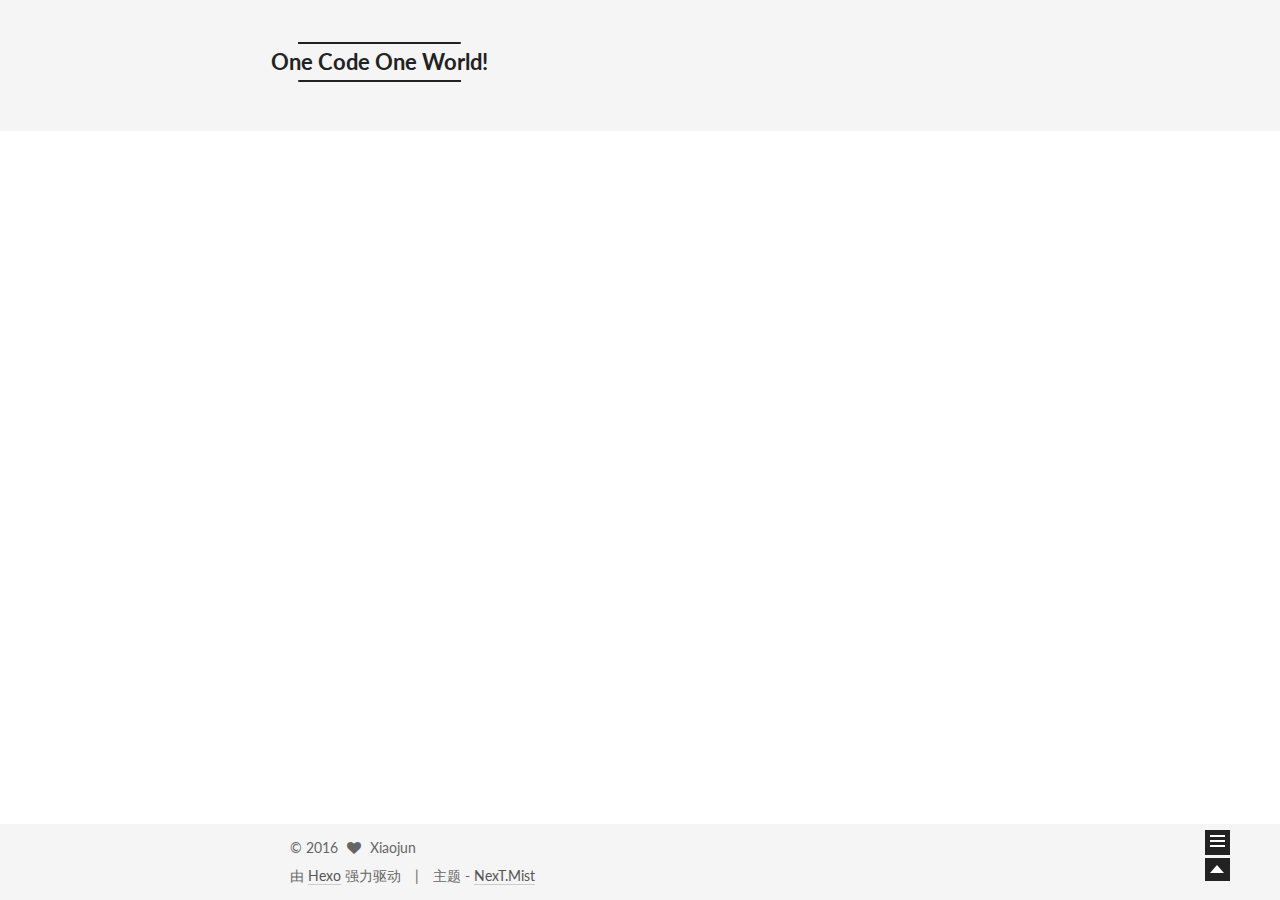
==== commit b538433f: "Site updated: 2016-02-02 22:47:51" ====
--- a/index.html
+++ b/index.html
@@ -5,7 +5,7 @@
   
 
 
-<html class="theme-next pisces use-motion">
+<html class="theme-next mist use-motion">
 <head>
   <meta charset="UTF-8"/>
 <meta http-equiv="X-UA-Compatible" content="IE=edge,chrome=1" />
@@ -72,7 +72,7 @@
 <script type="text/javascript" id="hexo.configuration">
   var NexT = window.NexT || {};
   var CONFIG = {
-    scheme: 'Pisces',
+    scheme: 'Mist',
     sidebar: {"position":"left","display":"post"},
     fancybox: true,
     motion: true,
@@ -271,105 +271,6 @@
         
           
             
-          
-        
-      
-    </div>
-
-    <footer class="post-footer">
-      
-
-      
-
-      
-      
-        <div class="post-eof"></div>
-      
-    </footer>
-  </article>
-
-
-    
-      
-
-  
-  
-
-  
-  
-  
-
-  <article class="post post-type-normal " itemscope itemtype="http://schema.org/Article">
-
-    
-      <header class="post-header">
-
-        
-        
-          <h1 class="post-title" itemprop="name headline">
-            
-            
-              
-                
-                <a class="post-title-link" href="/2016/02/01/hello-world/" itemprop="url">
-                  Hello World
-                </a>
-              
-            
-          </h1>
-        
-
-        <div class="post-meta">
-          <span class="post-time">
-            <span class="post-meta-item-icon">
-              <i class="fa fa-calendar-o"></i>
-            </span>
-            <span class="post-meta-item-text">发表于</span>
-            <time itemprop="dateCreated" datetime="2016-02-01T22:50:47+08:00" content="2016-02-01">
-              2016-02-01
-            </time>
-          </span>
-
-          
-
-          
-            
-              <span class="post-comments-count">
-                &nbsp; | &nbsp;
-                <a href="/2016/02/01/hello-world/#comments" itemprop="discussionUrl">
-                  <span class="post-comments-count ds-thread-count" data-thread-key="2016/02/01/hello-world/" itemprop="commentsCount"></span>
-                </a>
-              </span>
-            
-          
-
-          
-
-          
-          
-        </div>
-      </header>
-    
-
-
-    <div class="post-body" itemprop="articleBody">
-
-      
-      
-
-      
-        
-          
-            <p>Welcome to <a href="https://hexo.io/" target="_blank" rel="external">Hexo</a>! This is your very first post. Check <a href="https://hexo.io/docs/" target="_blank" rel="external">documentation</a> for more info. If you get any problems when using Hexo, you can find the answer in <a href="https://hexo.io/docs/troubleshooting.html" target="_blank" rel="external">troubleshooting</a> or you can ask me on <a href="https://github.com/hexojs/hexo/issues" target="_blank" rel="external">GitHub</a>.</p>
-<h2 id="Quick_Start"><a href="#Quick_Start" class="headerlink" title="Quick Start"></a>Quick Start</h2><h3 id="Create_a_new_post"><a href="#Create_a_new_post" class="headerlink" title="Create a new post"></a>Create a new post</h3><figure class="highlight bash"><table><tr><td class="gutter"><pre><span class="line">1</span><br></pre></td><td class="code"><pre><span class="line">$ hexo new <span class="string">"My New Post"</span></span><br></pre></td></tr></table></figure>
-<p>More info: <a href="https://hexo.io/docs/writing.html" target="_blank" rel="external">Writing</a></p>
-<h3 id="Run_server"><a href="#Run_server" class="headerlink" title="Run server"></a>Run server</h3><figure class="highlight bash"><table><tr><td class="gutter"><pre><span class="line">1</span><br></pre></td><td class="code"><pre><span class="line">$ hexo server</span><br></pre></td></tr></table></figure>
-<p>More info: <a href="https://hexo.io/docs/server.html" target="_blank" rel="external">Server</a></p>
-<h3 id="Generate_static_files"><a href="#Generate_static_files" class="headerlink" title="Generate static files"></a>Generate static files</h3><figure class="highlight bash"><table><tr><td class="gutter"><pre><span class="line">1</span><br></pre></td><td class="code"><pre><span class="line">$ hexo generate</span><br></pre></td></tr></table></figure>
-<p>More info: <a href="https://hexo.io/docs/generating.html" target="_blank" rel="external">Generating</a></p>
-<h3 id="Deploy_to_remote_sites"><a href="#Deploy_to_remote_sites" class="headerlink" title="Deploy to remote sites"></a>Deploy to remote sites</h3><figure class="highlight bash"><table><tr><td class="gutter"><pre><span class="line">1</span><br></pre></td><td class="code"><pre><span class="line">$ hexo deploy</span><br></pre></td></tr></table></figure>
-<p>More info: <a href="https://hexo.io/docs/deployment.html" target="_blank" rel="external">Deployment</a></p>
-
           
         
       
@@ -486,7 +387,7 @@
 <div class="theme-info">
   主题 -
   <a class="theme-link" href="https://github.com/iissnan/hexo-theme-next">
-    NexT.Pisces
+    NexT.Mist
   </a>
 </div>
 
@@ -529,13 +430,6 @@
 
   
   
-
-
-  <script type="text/javascript" src="/js/src/affix.js?v=0.5.0"></script>
-
-  <script type="text/javascript" src="/js/src/schemes/pisces.js?v=0.5.0"></script>
-
-
 
   
 
--- a/css/main.css
+++ b/css/main.css
@@ -226,51 +226,51 @@
   margin: 20px 0 15px;
 }
 h1 {
+  font-size: 24px;
+}
+@media (max-width: 767px) {
+  h1 {
+    font-size: 20px;
+  }
+}
+h2 {
   font-size: 22px;
 }
 @media (max-width: 767px) {
-  h1 {
+  h2 {
     font-size: 18px;
   }
 }
-h2 {
+h3 {
   font-size: 20px;
 }
 @media (max-width: 767px) {
-  h2 {
+  h3 {
     font-size: 16px;
   }
 }
-h3 {
+h4 {
   font-size: 18px;
 }
 @media (max-width: 767px) {
-  h3 {
+  h4 {
     font-size: 14px;
   }
 }
-h4 {
+h5 {
   font-size: 16px;
 }
 @media (max-width: 767px) {
-  h4 {
+  h5 {
     font-size: 12px;
   }
 }
-h5 {
+h6 {
   font-size: 14px;
 }
 @media (max-width: 767px) {
-  h5 {
+  h6 {
     font-size: 10px;
-  }
-}
-h6 {
-  font-size: 12px;
-}
-@media (max-width: 767px) {
-  h6 {
-    font-size: 8px;
   }
 }
 p {
@@ -479,12 +479,12 @@
 }
 pre,
 .highlight {
-  background: highlight-background;
+  background: #f7f7f7;
   margin: 20px 0;
   padding: 15px;
   overflow: auto;
   font-size: 13px;
-  color: highlight-foreground;
+  color: #4d4d4c;
   line-height: 1.6;
 }
 .highlight .gutter pre,
@@ -522,7 +522,7 @@
 }
 .highlight figcaption {
   font-size: 0.85em;
-  color: highlight-comment;
+  color: #8e908c;
   line-height: 1em;
   margin-bottom: 1em;
 }
@@ -549,7 +549,7 @@
   border-style: solid;
   border-color: #ccc;
   border-width: 1px 0;
-  background: highlight-background;
+  background: #f7f7f7;
   padding: 15px 40px 15px 15px;
 }
 .gist .gist-file {
@@ -575,8 +575,8 @@
   border: none;
 }
 .gist .gist-file .gist-meta {
-  background: highlight-background;
-  color: highlight-comment;
+  background: #f7f7f7;
+  color: #8e908c;
   font: 13px Lato, "PingFang SC", "Microsoft YaHei", sans-serif;
   text-shadow: 0 0;
   padding: 0;
@@ -591,7 +591,7 @@
   text-decoration: underline;
 }
 pre .comment {
-  color: highlight-comment;
+  color: #8e908c;
 }
 pre .variable,
 pre .attribute,
@@ -605,7 +605,7 @@
 pre .css .id,
 pre .css .class,
 pre .css .pseudo {
-  color: highlight-red;
+  color: #c82829;
 }
 pre .number,
 pre .preprocessor,
@@ -613,11 +613,11 @@
 pre .literal,
 pre .params,
 pre .constant {
-  color: highlight-orange;
+  color: #f5871f;
 }
 pre .ruby .class .title,
 pre .css .rules .attribute {
-  color: highlight-green;
+  color: #718c00;
 }
 pre .string,
 pre .value,
@@ -625,11 +625,11 @@
 pre .header,
 pre .ruby .symbol,
 pre .xml .cdata {
-  color: highlight-green;
+  color: #718c00;
 }
 pre .title,
 pre .css .hexcolor {
-  color: highlight-aqua;
+  color: #3e999f;
 }
 pre .function,
 pre .python .decorator,
@@ -639,11 +639,11 @@
 pre .perl .sub,
 pre .javascript .title,
 pre .coffeescript .title {
-  color: highlight-blue;
+  color: #4271ae;
 }
 pre .keyword,
 pre .javascript .function {
-  color: highlight-purple;
+  color: #8959a8;
 }
 .full-image.full-image.full-image {
   border: none;
@@ -900,7 +900,7 @@
 }
 .site-meta {
   margin: 0;
-  text-align: center;
+  text-align: left;
 }
 @media (max-width: 767px) {
   .site-meta {
@@ -911,13 +911,13 @@
   position: relative;
   display: inline-block;
   padding: 0 40px;
-  color: #fff;
+  color: #222;
   background: #222;
   border-bottom: none;
   font-family: Lato, "PingFang SC", "Microsoft YaHei", sans-serif;
 }
 .brand:hover {
-  color: #fff;
+  color: #222;
 }
 .logo {
   display: inline-block;
@@ -1115,7 +1115,7 @@
   }
 }
 .posts-collapse {
-  margin-left: 55px;
+  margin-left: 0;
 }
 @media (max-width: 767px) {
   .posts-collapse {
@@ -1293,9 +1293,9 @@
   margin-top: 50px;
 }
 .post-more-link .btn {
-  color: #fff;
+  color: #555;
   font-size: 14px;
-  background: #222;
+  background: transparent;
   border-radius: 0;
 }
 .posts-expand .post-tags {
@@ -1528,7 +1528,7 @@
   width: 4px;
   height: 4px;
   border-radius: 50%;
-  background: #d9471f;
+  background: #95a7c6;
 }
 .sidebar-nav {
   margin: 0 0 20px;
@@ -1978,83 +1978,329 @@
 .page-post-detail .comments {
   overflow: hidden;
 }
-.custom-logo .site-meta-headline {
-  text-align: center;
-}
-.custom-logo .brand {
+h1,
+h2,
+h3,
+h4,
+h5,
+h6 {
+  margin: 20px 0 10px;
+}
+p {
+  margin: 0 0 25px 0;
+}
+a {
+  border-bottom-color: #ccc;
+}
+hr {
+  margin: 20px 0;
+  height: 2px;
+}
+ul li {
+  list-style: circle;
+}
+.header {
+  background: #f5f5f5;
+}
+.header-inner {
+  margin-bottom: 80px;
+  padding: 40px 0;
+}
+.header-inner:before,
+.header-inner:after {
+  content: " ";
+  display: table;
+}
+.header-inner:after {
+  clear: both;
+}
+@media (max-width: 767px) {
+  .header-inner {
+    margin-bottom: 50px;
+    padding: 10px;
+  }
+}
+.site-meta {
+  float: left;
+  margin-left: -20px;
+}
+@media (max-width: 767px) {
+  .site-meta {
+    margin-left: 10px;
+  }
+}
+.site-meta .brand {
+  padding: 2px 1px;
   background: none;
 }
-.custom-logo .site-title {
-  margin: 10px auto 0;
-  font-size: 24px;
-  color: #222;
-}
-.custom-logo .site-title a {
-  border: none;
-}
-.custom-logo-image {
+@media (max-width: 767px) {
+  .site-meta .brand {
+    display: block;
+  }
+}
+.site-meta .logo {
+  display: none;
+}
+.site-meta .site-title {
+  font-size: 22px;
+  font-weight: bolder;
+}
+@media (max-width: 767px) {
+  .site-meta .site-title {
+    line-height: 34px;
+  }
+}
+.logo-line-before,
+.logo-line-after {
+  display: block;
+  overflow: hidden;
   margin: 0 auto;
-  padding: 5px;
-  max-width: 150px;
-  background: #fff;
-}
-@media (max-width: 767px) {
-  .site-nav {
-    position: absolute;
-    left: 0;
-    top: 52px;
+  width: 75%;
+}
+@media (max-width: 767px) {
+  .logo-line-before,
+  .logo-line-after {
+    display: none;
+  }
+}
+.logo-line-before i,
+.logo-line-after i {
+  position: relative;
+  display: block;
+  height: 2px;
+  background: #222;
+}
+@media (max-width: 767px) {
+  .logo-line-before i,
+  .logo-line-after i {
+    height: 3px;
+  }
+}
+.use-motion .logo-line-before i {
+  left: -100%;
+}
+.use-motion .logo-line-after i {
+  right: -100%;
+}
+.site-subtitle {
+  display: none;
+}
+.site-nav-toggle {
+  position: static;
+  float: right;
+}
+.menu {
+  float: right;
+  margin: 8px 0 0 20px;
+  padding: 0 20px;
+}
+@media (max-width: 767px) {
+  .menu {
     margin: 0;
-    width: 100%;
-    background: #fff;
-    border-bottom: 1px solid #ddd;
-  }
-}
-@media (max-width: 767px) {
-  .menu {
-    text-align: left;
-  }
+    padding: 0;
+  }
+}
+.menu br {
+  display: none;
+}
+.menu .menu-item {
+  margin: 0;
 }
 @media (max-width: 767px) {
   .menu .menu-item {
     display: block;
-    margin-left: 0;
-    vertical-align: top;
-  }
-}
-@media (max-width: 767px) {
-  .menu .menu-item br {
-    display: none;
-  }
-}
-@media (max-width: 767px) {
-  .menu .menu-item-icon {
-    font-size: 15px;
-  }
+  }
+}
+.menu .menu-item a {
+  padding: 5px 10px;
+  background: none;
+  border: none;
+  transition-property: background;
+}
+@media (max-width: 767px) {
+  .menu .menu-item a {
+    text-align: left;
+  }
+}
+.menu .menu-item a:hover {
+  background: #e1e1e1;
+}
+.menu a::before {
+  display: none;
+}
+@media (max-width: 767px) {
+  .menu a::before {
+    display: block;
+  }
+}
+@media (max-width: 767px) {
+  .menu {
+    float: none;
+  }
+}
+.menu-left {
+  float: left;
+}
+@media (max-width: 767px) {
+  .menu-left {
+    float: none;
+  }
+}
+.menu-item-icon {
+  display: none;
+}
+.posts-expand {
+  padding-top: 0;
+}
+.posts-expand .post-title,
+.posts-expand .post-meta {
+  text-align: left;
+}
+@media (max-width: 767px) {
+  .posts-expand .post-title,
+  .posts-expand .post-meta {
+    text-align: center;
+  }
+}
+.posts-expand .post-eof {
+  display: none;
+}
+.posts-expand .post {
+  margin-top: 120px;
+}
+.posts-expand .post:first-child {
+  margin-top: 0;
+}
+.posts-expand .post-meta {
+  margin-top: 5px;
+  margin-bottom: 20px;
+}
+.posts-expand .post-title {
+  position: relative;
+  font-size: 26px;
+  font-weight: 400;
+}
+@media (max-width: 767px) {
+  .posts-expand .post-title {
+    font-size: 20px;
+  }
+}
+@media (min-width: 1600px) {
+  .posts-expand .post-title {
+    font-size: 26px;
+  }
+}
+.posts-expand .post-title:hover:before {
+  background: #222;
+}
+.posts-expand .post-body img {
+  margin: 0;
+}
+.posts-expand .post-tags {
+  text-align: left;
+}
+.posts-expand .post-tags a {
+  padding: 1px 5px;
+  background: #f5f5f5;
+  border-bottom: none;
+}
+.posts-expand .post-tags a:hover {
+  background: #ccc;
+}
+.posts-expand .post-nav {
+  margin-top: 40px;
+}
+.post-more-link {
+  margin-top: 20px;
+  text-align: left;
+}
+.post-more-link a {
+  padding: 0;
+  font-size: 14px;
+  color: #666;
+  background: none;
+  border: none;
+  border-bottom: 2px solid #666;
+  transition-property: border;
+}
+@media (max-width: 767px) {
+  .post-more-link a {
+    font-size: 12px;
+  }
+}
+@media (min-width: 1600px) {
+  .post-more-link a {
+    font-size: 16px;
+  }
+}
+.post-more-link a:hover {
+  border-bottom-color: #222;
+}
+.btn {
+  padding: 0 10px;
+  border-width: 2px;
+  border-radius: 0;
+}
+.headband {
+  display: none;
 }
 .site-search {
-  position: absolute;
-  top: 0;
-  right: 0;
-  font-size: 0;
+  float: right;
+  margin-top: 8px;
 }
 @media (max-width: 767px) {
   .site-search {
-    position: static;
-  }
-}
-.site-search form {
+    float: none;
+    padding: 0 10px;
+  }
+}
+.site-search input {
+  padding: 3px;
+  border: none;
+  padding-left: 18px;
+  border-radius: 0;
+  width: 140px;
+  background: url("[data-uri]") no-repeat 0 50%;
+  background-size: 12px 12px;
+  outline: none;
+  border-bottom: 1px solid #999;
+  opacity: 0.5;
+}
+.site-search input:focus {
+  opacity: 1;
+}
+.page-post-detail .post-title,
+.page-post-detail .post-meta {
+  text-align: center;
+}
+.page-post-detail .post-title:before {
   display: none;
 }
-@media (max-width: 767px) {
-  .site-search form {
-    background: none;
-  }
-}
-.use-motion .site-search form {
-  top: -50px;
-}
-@media (max-width: 767px) {
-  .use-motion .site-search form {
-    top: 0 !important;
-  }
-}
+.page-post-detail .post-meta {
+  margin-bottom: 60px;
+}
+.pagination {
+  margin: 120px 0 0;
+  text-align: left;
+}
+@media (max-width: 767px) {
+  .pagination {
+    margin: 80px 10px 0;
+    text-align: center;
+  }
+}
+.footer {
+  margin-top: 80px;
+  padding: 10px 0;
+  background: #f5f5f5;
+  color: #666;
+}
+.footer-inner {
+  margin: 0 auto;
+  text-align: left;
+}
+@media (max-width: 767px) {
+  .footer-inner {
+    text-align: center;
+  }
+}
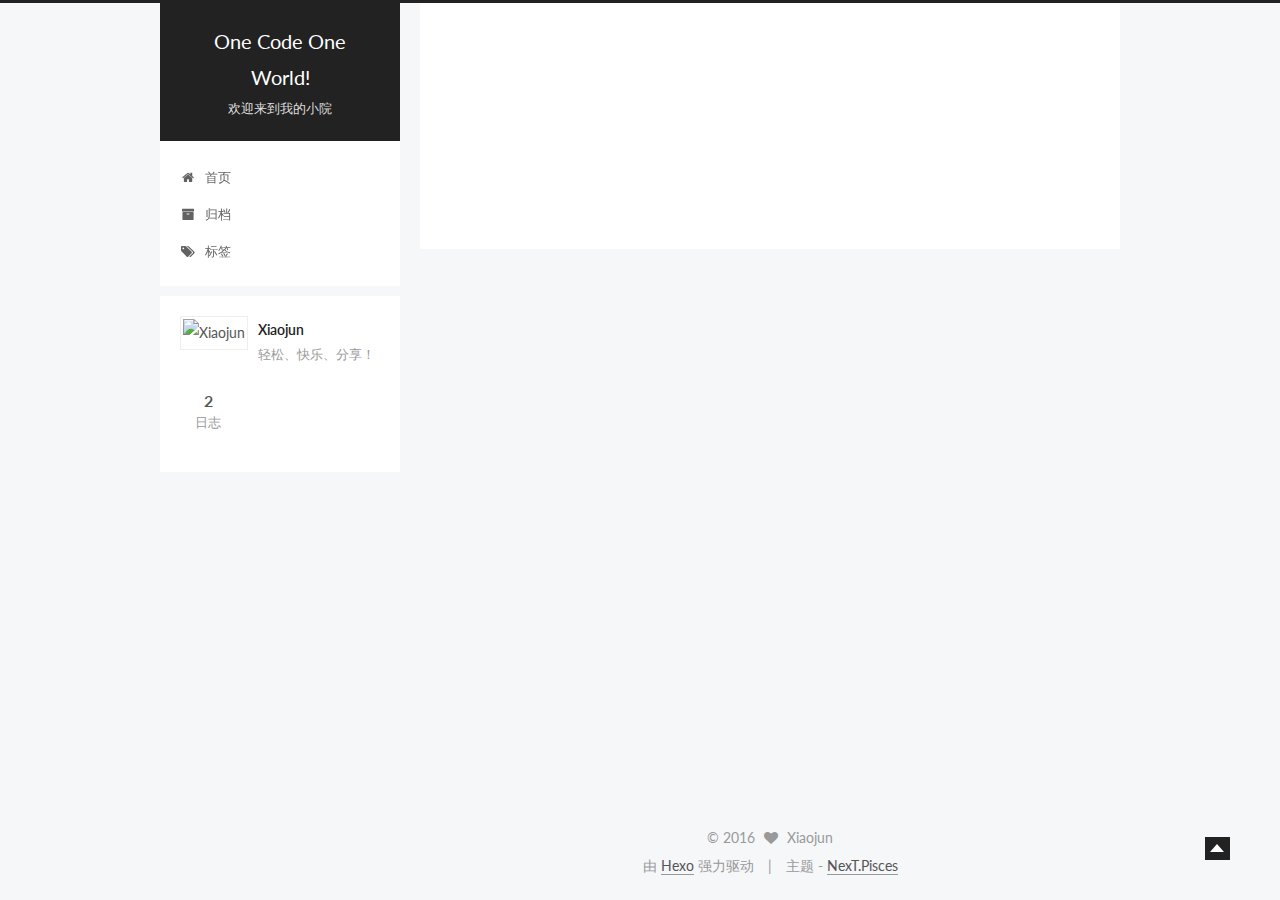
==== commit 6af04135: "Site updated: 2016-02-02 22:50:21" ====
--- a/index.html
+++ b/index.html
@@ -5,7 +5,7 @@
   
 
 
-<html class="theme-next mist use-motion">
+<html class="theme-next pisces use-motion">
 <head>
   <meta charset="UTF-8"/>
 <meta http-equiv="X-UA-Compatible" content="IE=edge,chrome=1" />
@@ -72,7 +72,7 @@
 <script type="text/javascript" id="hexo.configuration">
   var NexT = window.NexT || {};
   var CONFIG = {
-    scheme: 'Mist',
+    scheme: 'Pisces',
     sidebar: {"position":"left","display":"post"},
     fancybox: true,
     motion: true,
@@ -387,7 +387,7 @@
 <div class="theme-info">
   主题 -
   <a class="theme-link" href="https://github.com/iissnan/hexo-theme-next">
-    NexT.Mist
+    NexT.Pisces
   </a>
 </div>
 
@@ -430,6 +430,13 @@
 
   
   
+
+
+  <script type="text/javascript" src="/js/src/affix.js?v=0.5.0"></script>
+
+  <script type="text/javascript" src="/js/src/schemes/pisces.js?v=0.5.0"></script>
+
+
 
   
 
--- a/css/main.css
+++ b/css/main.css
@@ -226,51 +226,51 @@
   margin: 20px 0 15px;
 }
 h1 {
-  font-size: 24px;
+  font-size: 22px;
 }
 @media (max-width: 767px) {
   h1 {
-    font-size: 20px;
+    font-size: 18px;
   }
 }
 h2 {
-  font-size: 22px;
+  font-size: 20px;
 }
 @media (max-width: 767px) {
   h2 {
-    font-size: 18px;
+    font-size: 16px;
   }
 }
 h3 {
-  font-size: 20px;
+  font-size: 18px;
 }
 @media (max-width: 767px) {
   h3 {
-    font-size: 16px;
+    font-size: 14px;
   }
 }
 h4 {
-  font-size: 18px;
+  font-size: 16px;
 }
 @media (max-width: 767px) {
   h4 {
-    font-size: 14px;
+    font-size: 12px;
   }
 }
 h5 {
-  font-size: 16px;
+  font-size: 14px;
 }
 @media (max-width: 767px) {
   h5 {
-    font-size: 12px;
+    font-size: 10px;
   }
 }
 h6 {
-  font-size: 14px;
+  font-size: 12px;
 }
 @media (max-width: 767px) {
   h6 {
-    font-size: 10px;
+    font-size: 8px;
   }
 }
 p {
@@ -748,7 +748,7 @@
   font-size: 14px;
   color: #fff;
   background: #222;
-  border: 2px solid #222;
+  border: 2px solid #555;
   text-decoration: none;
   border-radius: 0;
   transition-property: background-color;
@@ -759,8 +759,8 @@
 .btn:hover,
 .post-more-link .btn:hover {
   border-color: #222;
-  color: #222;
-  background: #fff;
+  color: #fff;
+  background: #222;
 }
 .btn-bar {
   display: block;
@@ -857,7 +857,7 @@
 }
 .back-to-top {
   position: fixed;
-  bottom: 19px;
+  bottom: 40px;
   right: 50px;
   z-index: 1050;
   width: 15px;
@@ -900,7 +900,7 @@
 }
 .site-meta {
   margin: 0;
-  text-align: left;
+  text-align: center;
 }
 @media (max-width: 767px) {
   .site-meta {
@@ -911,13 +911,13 @@
   position: relative;
   display: inline-block;
   padding: 0 40px;
-  color: #222;
+  color: #fff;
   background: #222;
   border-bottom: none;
   font-family: Lato, "PingFang SC", "Microsoft YaHei", sans-serif;
 }
 .brand:hover {
-  color: #222;
+  color: #fff;
 }
 .logo {
   display: inline-block;
@@ -935,7 +935,7 @@
 .site-subtitle {
   margin-top: 10px;
   font-size: 13px;
-  color: #999;
+  color: #ddd;
 }
 .use-motion .brand {
   opacity: 0;
@@ -1013,7 +1013,8 @@
   transition-timing-function: ease-in-out;
   transition-delay: 0s;
 }
-.menu .menu-item a:hover {
+.menu .menu-item a:hover,
+.menu-item-active a {
   border-bottom-color: #222;
 }
 .use-motion .menu-item {
@@ -1115,7 +1116,7 @@
   }
 }
 .posts-collapse {
-  margin-left: 0;
+  margin-left: 55px;
 }
 @media (max-width: 767px) {
   .posts-collapse {
@@ -1295,8 +1296,8 @@
 .post-more-link .btn {
   color: #555;
   font-size: 14px;
-  background: transparent;
-  border-radius: 0;
+  background: #fff;
+  border-radius: 2px;
 }
 .posts-expand .post-tags {
   margin-top: 40px;
@@ -1454,12 +1455,12 @@
 }
 .site-author-name {
   margin: 5px 0 0;
-  color: #f5f5f5;
+  color: #222;
 }
 .site-description {
   margin-top: 5px;
-  font-size: 14px;
-  color: #555;
+  font-size: 13px;
+  color: #999;
 }
 .site-state {
   overflow: hidden;
@@ -1469,7 +1470,7 @@
 .site-state-item {
   display: inline-block;
   padding: 0 15px;
-  border-left: 1px solid #333;
+  border-left: 1px solid #ccc;
 }
 .site-state-item:first-child {
   border-left: none;
@@ -1482,11 +1483,11 @@
   text-align: center;
   color: inherit;
   font-weight: 600;
-  font-size: 18px;
+  font-size: 16px;
 }
 .site-state-item-name {
   font-size: 13px;
-  color: inherit;
+  color: #999;
 }
 .feed-link {
   margin-top: 20px;
@@ -1528,7 +1529,7 @@
   width: 4px;
   height: 4px;
   border-radius: 50%;
-  background: #95a7c6;
+  background: #fff;
 }
 .sidebar-nav {
   margin: 0 0 20px;
@@ -1542,7 +1543,7 @@
   color: #555;
 }
 .sidebar-nav li:hover {
-  color: #f5f5f5;
+  color: #222;
 }
 .page-post-detail .sidebar-nav-toc {
   padding: 0 5px;
@@ -1551,11 +1552,11 @@
   margin-left: 10px;
 }
 .sidebar-nav .sidebar-nav-active {
-  color: #87daff;
-  border-bottom-color: #87daff;
+  color: #222;
+  border-bottom-color: #222;
 }
 .sidebar-nav .sidebar-nav-active:hover {
-  color: #87daff;
+  color: #222;
 }
 .sidebar-panel {
   display: none;
@@ -1580,10 +1581,10 @@
   font-size: 14px;
 }
 .post-toc ol a {
-  color: #999;
+  color: #555;
 }
 .post-toc ol a:hover {
-  color: #ccc;
+  color: #222;
 }
 .post-toc .nav .nav-child {
   display: none;
@@ -1601,10 +1602,10 @@
   color: #ccc;
 }
 .post-toc .nav .active-current > a {
-  color: #87daff;
+  color: #222;
 }
 .post-toc .nav .active-current > a:hover {
-  color: #87daff;
+  color: #222;
 }
 .post-toc-indicator {
   height: 20px;
@@ -1973,334 +1974,363 @@
   content: ") ";
 }
 .page-post-detail .sidebar-toggle-line {
-  background: #87daff;
+  background: #222;
 }
 .page-post-detail .comments {
   overflow: hidden;
 }
-h1,
-h2,
-h3,
-h4,
-h5,
-h6 {
-  margin: 20px 0 10px;
-}
-p {
-  margin: 0 0 25px 0;
-}
-a {
-  border-bottom-color: #ccc;
-}
-hr {
-  margin: 20px 0;
-  height: 2px;
-}
-ul li {
-  list-style: circle;
+body {
+  background: #f5f7f9;
+}
+@media (min-width: 992px) {
+  .full-image.full-image.full-image {
+    max-width: none;
+    width: 118%;
+    margin: 0 -9%;
+  }
 }
 .header {
-  background: #f5f5f5;
+  position: relative;
+  margin: 0 auto;
+  width: 960px;
+}
+@media (min-width: 768px) and (max-width: 991px) {
+  .header {
+    width: auto;
+  }
+}
+@media (max-width: 767px) {
+  .header {
+    width: auto;
+  }
 }
 .header-inner {
-  margin-bottom: 80px;
-  padding: 40px 0;
-}
-.header-inner:before,
-.header-inner:after {
+  position: absolute;
+  top: 0;
+  overflow: hidden;
+  padding: 0;
+  width: 240px;
+  background: #fff;
+}
+@media (min-width: 1600px) {
+  .container .header-inner {
+    width: 240px;
+  }
+}
+@media (min-width: 768px) and (max-width: 991px) {
+  .header-inner {
+    position: relative;
+    width: auto;
+  }
+}
+@media (max-width: 767px) {
+  .header-inner {
+    position: relative;
+    width: auto;
+  }
+}
+.main:before,
+.main:after {
   content: " ";
   display: table;
 }
-.header-inner:after {
+.main:after {
   clear: both;
 }
-@media (max-width: 767px) {
-  .header-inner {
-    margin-bottom: 50px;
-    padding: 10px;
-  }
+@media (min-width: 768px) and (max-width: 991px) {
+  .main {
+    padding-bottom: 100px;
+  }
+}
+@media (max-width: 767px) {
+  .main {
+    padding-bottom: 100px;
+  }
+}
+.container .main-inner {
+  width: 960px;
+}
+@media (min-width: 768px) and (max-width: 991px) {
+  .container .main-inner {
+    width: auto;
+  }
+}
+@media (max-width: 767px) {
+  .container .main-inner {
+    width: auto;
+  }
+}
+.content-wrap {
+  float: right;
+  box-sizing: border-box;
+  padding: 40px;
+  width: 700px;
+  background: #fff;
+}
+@media (min-width: 768px) and (max-width: 991px) {
+  .content-wrap {
+    width: 100%;
+    padding: 20px;
+  }
+}
+@media (max-width: 767px) {
+  .content-wrap {
+    width: 100%;
+    padding: 20px;
+  }
+}
+.sidebar {
+  position: static;
+  float: left;
+  margin-top: 300px;
+  width: 240px;
+  background: #fff;
+  box-shadow: none;
+}
+@media (min-width: 768px) and (max-width: 991px) {
+  .sidebar {
+    display: none;
+  }
+}
+@media (max-width: 767px) {
+  .sidebar {
+    display: none;
+  }
+}
+.sidebar-toggle {
+  display: none;
+}
+.footer-inner {
+  width: 960px;
+}
+.footer-inner:before {
+  content: " ";
+  float: left;
+  width: 260px;
+  min-height: 50px;
+}
+@media (min-width: 768px) and (max-width: 991px) {
+  .footer-inner {
+    width: auto;
+  }
+  .footer-inner:before {
+    display: none;
+  }
+}
+@media (max-width: 767px) {
+  .footer-inner {
+    width: auto;
+  }
+  .footer-inner:before {
+    display: none;
+  }
+}
+.sidebar-position-right .header-inner {
+  right: 0;
+}
+.sidebar-position-right .content-wrap {
+  float: left;
+}
+.sidebar-position-right .sidebar {
+  float: right;
+}
+.sidebar-position-right .footer-inner:before {
+  float: right;
 }
 .site-meta {
+  padding: 20px 0;
+  color: #fff;
+  background: #222;
+}
+@media (min-width: 768px) and (max-width: 991px) {
+  .site-meta {
+    box-shadow: 0 0 16px rgba(0,0,0,0.5);
+  }
+}
+@media (max-width: 767px) {
+  .site-meta {
+    box-shadow: 0 0 16px rgba(0,0,0,0.5);
+  }
+}
+.brand {
+  display: block;
+  background: none;
+}
+.brand:hover {
+  color: #fff;
+}
+.site-subtitle {
+  margin: 0;
+}
+.site-search {
+  display: none;
+}
+.site-nav {
+  border-top: none;
+}
+@media (min-width: 768px) and (max-width: 991px) {
+  .site-nav {
+    display: none !important;
+  }
+}
+@media (min-width: 768px) and (max-width: 991px) {
+  .site-nav-on {
+    display: block !important;
+  }
+}
+.menu .menu-item {
+  display: block;
+  margin: 0;
+  list-style: none;
+}
+.menu .menu-item a {
+  position: relative;
+  box-sizing: border-box;
+  padding: 5px 20px;
+  text-align: left;
+  line-height: inherit;
+  transition-property: background-color;
+  transition-duration: 0.2s;
+  transition-timing-function: ease-in-out;
+  transition-delay: 0s;
+}
+.menu .menu-item a:hover,
+.menu-item-active a {
+  background: #f9f9f9;
+  border-bottom-color: #fff;
+}
+.menu .menu-item br {
+  display: none;
+}
+.menu .menu-item .fa {
+  margin-right: 5px;
+}
+.menu-item-active a:after {
+  content: " ";
+  position: absolute;
+  top: 50%;
+  margin-top: -3px;
+  right: 15px;
+  width: 6px;
+  height: 6px;
+  border-radius: 50%;
+  background-color: #bbb;
+}
+.btn-bar {
+  background-color: #fff;
+}
+.site-nav-toggle {
+  top: 20px;
+  left: 20px;
+}
+@media (min-width: 768px) and (max-width: 991px) {
+  .site-nav-toggle {
+    display: block;
+  }
+}
+.use-motion .sidebar .motion-element {
+  opacity: 1;
+}
+.sidebar {
+  display: none;
+  right: auto;
+  bottom: auto;
+  -webkit-transform: none;
+}
+.sidebar-inner {
+  box-sizing: border-box;
+  width: 240px;
+  color: #555;
+  background: #fff;
+}
+.sidebar-inner.affix {
+  top: 0px;
+  position: fixed;
+}
+.site-overview {
+  margin: 0 10px;
+  text-align: left;
+}
+.site-author:before,
+.site-author:after {
+  content: " ";
+  display: table;
+}
+.site-author:after {
+  clear: both;
+}
+.site-author-image {
   float: left;
-  margin-left: -20px;
-}
-@media (max-width: 767px) {
-  .site-meta {
-    margin-left: 10px;
-  }
-}
-.site-meta .brand {
-  padding: 2px 1px;
+  margin-right: 10px;
+  max-width: 64px;
+  border-width: 1px;
+  border-color: #eee;
+}
+.site-author-name {
+  margin: 0;
+  font-weight: 600;
+}
+.site-description {
+  margin-top: 0;
+  line-height: 1.6;
+}
+.sidebar a {
+  color: #555;
+}
+.sidebar a:hover {
+  color: #222;
+}
+.links-of-author-item a:before {
+  display: none;
+}
+.links-of-author-item a {
+  border-bottom: none;
+  text-decoration: underline;
+}
+.feed-link {
+  border-top: 1px dotted #ccc;
+  border-bottom: 1px dotted #ccc;
+  text-align: center;
+}
+.feed-link a {
+  display: block;
+  color: #fc6423;
+  border: none;
+}
+.feed-link a:hover {
   background: none;
-}
-@media (max-width: 767px) {
-  .site-meta .brand {
-    display: block;
-  }
-}
-.site-meta .logo {
-  display: none;
-}
-.site-meta .site-title {
-  font-size: 22px;
-  font-weight: bolder;
-}
-@media (max-width: 767px) {
-  .site-meta .site-title {
-    line-height: 34px;
-  }
-}
-.logo-line-before,
-.logo-line-after {
+  color: #e34603;
+}
+.feed-link a:hover i {
+  color: #e34603;
+}
+.links-of-author-item {
+  display: inline-block;
+  width: 48%;
+}
+.links-of-author-item a {
+  box-sizing: border-box;
   display: block;
-  overflow: hidden;
-  margin: 0 auto;
-  width: 75%;
-}
-@media (max-width: 767px) {
-  .logo-line-before,
-  .logo-line-after {
-    display: none;
-  }
-}
-.logo-line-before i,
-.logo-line-after i {
-  position: relative;
-  display: block;
-  height: 2px;
-  background: #222;
-}
-@media (max-width: 767px) {
-  .logo-line-before i,
-  .logo-line-after i {
-    height: 3px;
-  }
-}
-.use-motion .logo-line-before i {
-  left: -100%;
-}
-.use-motion .logo-line-after i {
-  right: -100%;
-}
-.site-subtitle {
-  display: none;
-}
-.site-nav-toggle {
-  position: static;
-  float: right;
-}
-.menu {
-  float: right;
-  margin: 8px 0 0 20px;
-  padding: 0 20px;
-}
-@media (max-width: 767px) {
-  .menu {
-    margin: 0;
-    padding: 0;
-  }
-}
-.menu br {
-  display: none;
-}
-.menu .menu-item {
-  margin: 0;
-}
-@media (max-width: 767px) {
-  .menu .menu-item {
-    display: block;
-  }
-}
-.menu .menu-item a {
-  padding: 5px 10px;
-  background: none;
-  border: none;
-  transition-property: background;
-}
-@media (max-width: 767px) {
-  .menu .menu-item a {
-    text-align: left;
-  }
-}
-.menu .menu-item a:hover {
-  background: #e1e1e1;
-}
-.menu a::before {
-  display: none;
-}
-@media (max-width: 767px) {
-  .menu a::before {
-    display: block;
-  }
-}
-@media (max-width: 767px) {
-  .menu {
-    float: none;
-  }
-}
-.menu-left {
-  float: left;
-}
-@media (max-width: 767px) {
-  .menu-left {
-    float: none;
-  }
-}
-.menu-item-icon {
-  display: none;
-}
-.posts-expand {
-  padding-top: 0;
-}
-.posts-expand .post-title,
-.posts-expand .post-meta {
-  text-align: left;
-}
-@media (max-width: 767px) {
-  .posts-expand .post-title,
-  .posts-expand .post-meta {
-    text-align: center;
-  }
-}
-.posts-expand .post-eof {
-  display: none;
-}
-.posts-expand .post {
-  margin-top: 120px;
-}
-.posts-expand .post:first-child {
-  margin-top: 0;
-}
-.posts-expand .post-meta {
-  margin-top: 5px;
-  margin-bottom: 20px;
-}
-.posts-expand .post-title {
-  position: relative;
-  font-size: 26px;
-  font-weight: 400;
-}
-@media (max-width: 767px) {
-  .posts-expand .post-title {
-    font-size: 20px;
-  }
-}
-@media (min-width: 1600px) {
-  .posts-expand .post-title {
-    font-size: 26px;
-  }
-}
-.posts-expand .post-title:hover:before {
-  background: #222;
-}
-.posts-expand .post-body img {
-  margin: 0;
-}
-.posts-expand .post-tags {
-  text-align: left;
-}
-.posts-expand .post-tags a {
-  padding: 1px 5px;
-  background: #f5f5f5;
-  border-bottom: none;
-}
-.posts-expand .post-tags a:hover {
-  background: #ccc;
-}
-.posts-expand .post-nav {
-  margin-top: 40px;
-}
-.post-more-link {
-  margin-top: 20px;
-  text-align: left;
-}
-.post-more-link a {
-  padding: 0;
-  font-size: 14px;
-  color: #666;
-  background: none;
-  border: none;
-  border-bottom: 2px solid #666;
-  transition-property: border;
-}
-@media (max-width: 767px) {
-  .post-more-link a {
-    font-size: 12px;
-  }
-}
-@media (min-width: 1600px) {
-  .post-more-link a {
-    font-size: 16px;
-  }
-}
-.post-more-link a:hover {
-  border-bottom-color: #222;
-}
-.btn {
-  padding: 0 10px;
-  border-width: 2px;
-  border-radius: 0;
-}
-.headband {
-  display: none;
-}
-.site-search {
-  float: right;
-  margin-top: 8px;
-}
-@media (max-width: 767px) {
-  .site-search {
-    float: none;
-    padding: 0 10px;
-  }
-}
-.site-search input {
-  padding: 3px;
-  border: none;
-  padding-left: 18px;
-  border-radius: 0;
-  width: 140px;
-  background: url("[data-uri]") no-repeat 0 50%;
-  background-size: 12px 12px;
-  outline: none;
-  border-bottom: 1px solid #999;
-  opacity: 0.5;
-}
-.site-search input:focus {
-  opacity: 1;
-}
-.page-post-detail .post-title,
-.page-post-detail .post-meta {
-  text-align: center;
-}
-.page-post-detail .post-title:before {
-  display: none;
-}
-.page-post-detail .post-meta {
-  margin-bottom: 60px;
-}
-.pagination {
-  margin: 120px 0 0;
-  text-align: left;
-}
-@media (max-width: 767px) {
-  .pagination {
-    margin: 80px 10px 0;
-    text-align: center;
-  }
-}
-.footer {
-  margin-top: 80px;
-  padding: 10px 0;
-  background: #f5f5f5;
-  color: #666;
-}
-.footer-inner {
-  margin: 0 auto;
-  text-align: left;
-}
-@media (max-width: 767px) {
-  .footer-inner {
-    text-align: center;
-  }
-}
+  margin-right: 0;
+  padding: 0 5px;
+  text-decoration: none;
+}
+.links-of-author-item a:hover {
+  border-radius: 4px;
+  background: #eee;
+}
+.links-of-author-item .fa {
+  margin-right: 4px;
+  font-size: 16px;
+}
+.links-of-author-item .fa-globe {
+  font-size: 15px;
+}
+.post-toc ol {
+  padding: 0 20px 10px;
+}
+@media (max-width: 767px) {
+  .post-body {
+    text-align: justify;
+  }
+}
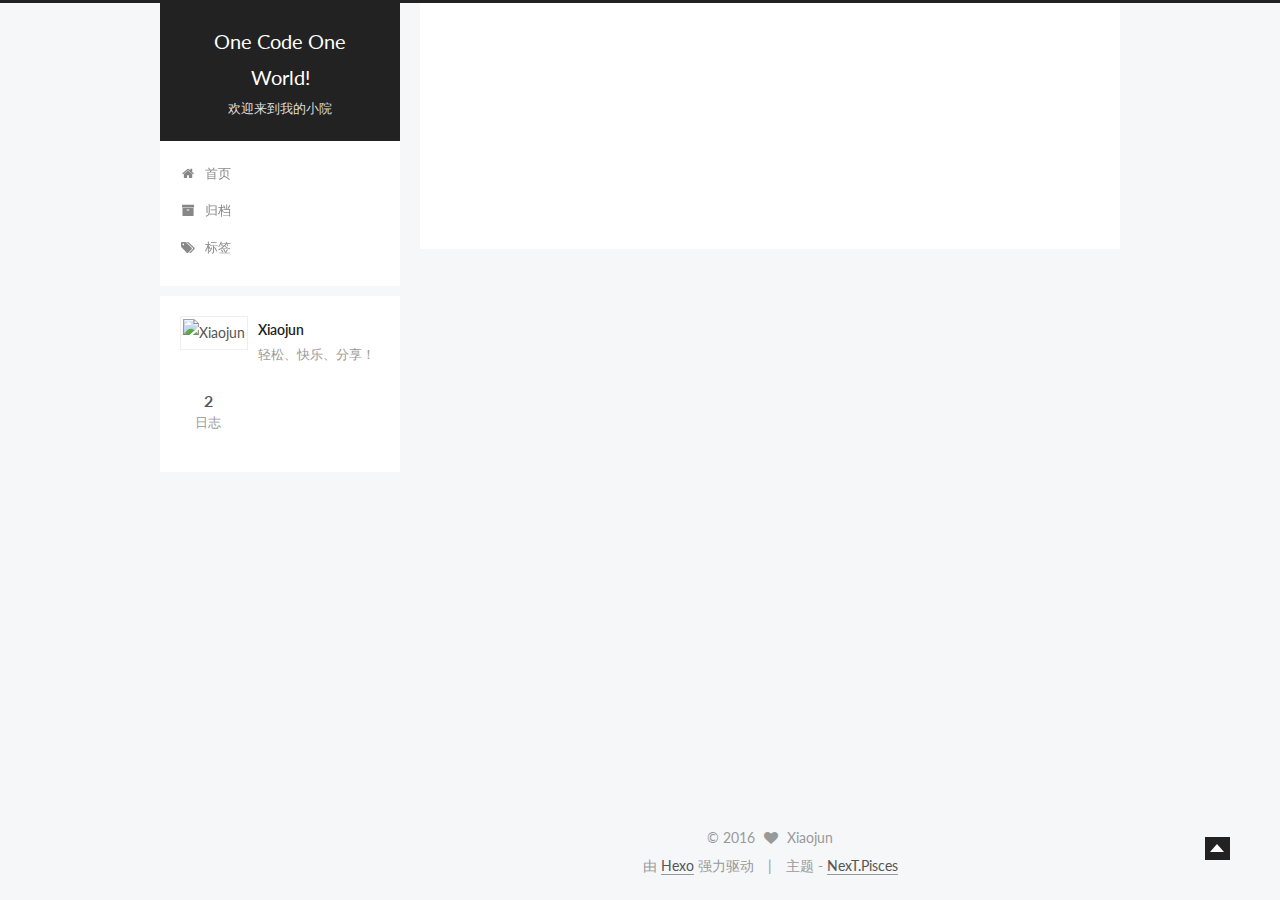
==== commit d7b277fd: "Site updated: 2016-02-02 23:17:00" ====
--- a/index.html
+++ b/index.html
@@ -91,6 +91,16 @@
   
 
 
+
+  <script type="text/javascript">
+    var _hmt = _hmt || [];
+    (function() {
+      var hm = document.createElement("script");
+      hm.src = "//hm.baidu.com/hm.js?727da0cda1bb70a5ac6f682a7d188e0b";
+      var s = document.getElementsByTagName("script")[0];
+      s.parentNode.insertBefore(hm, s);
+    })();
+  </script>
 
 
 
--- a/css/main.css
+++ b/css/main.css
@@ -1529,7 +1529,7 @@
   width: 4px;
   height: 4px;
   border-radius: 50%;
-  background: #fff;
+  background: #29edda;
 }
 .sidebar-nav {
   margin: 0 0 20px;
